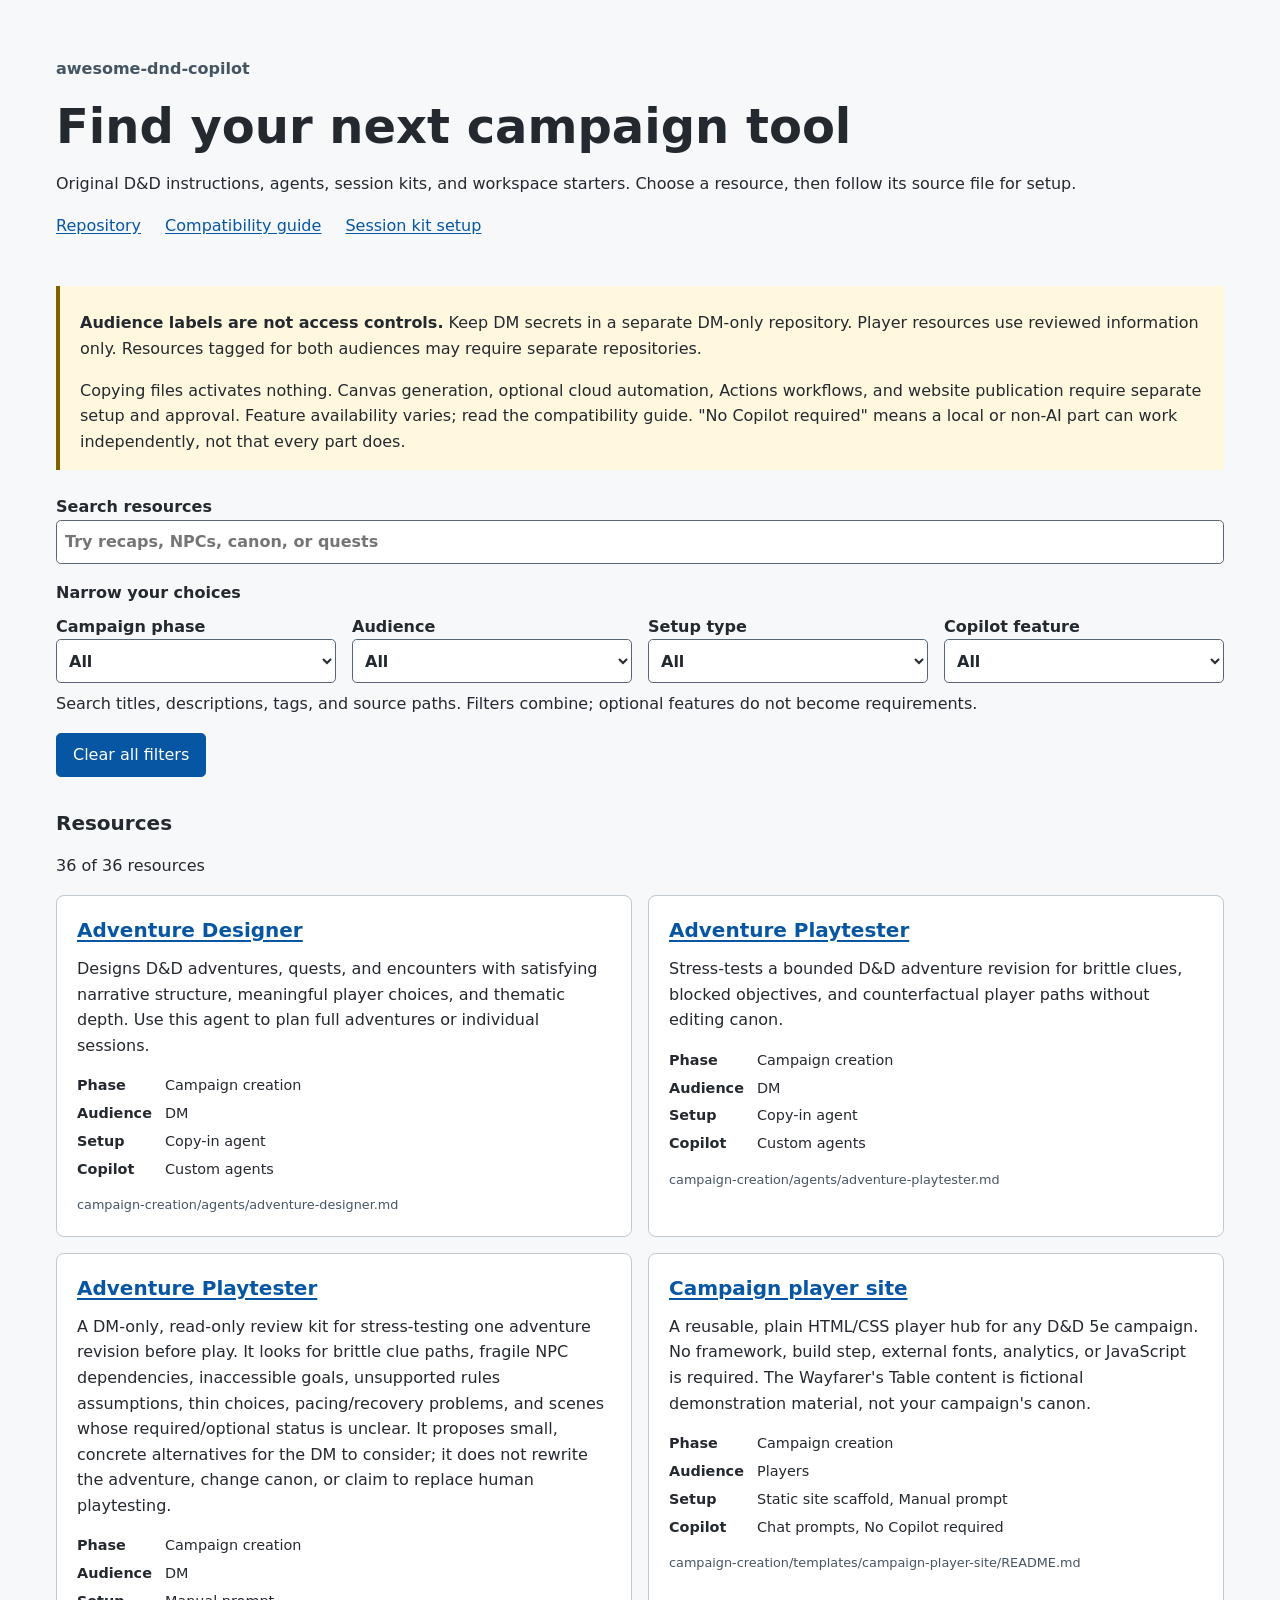
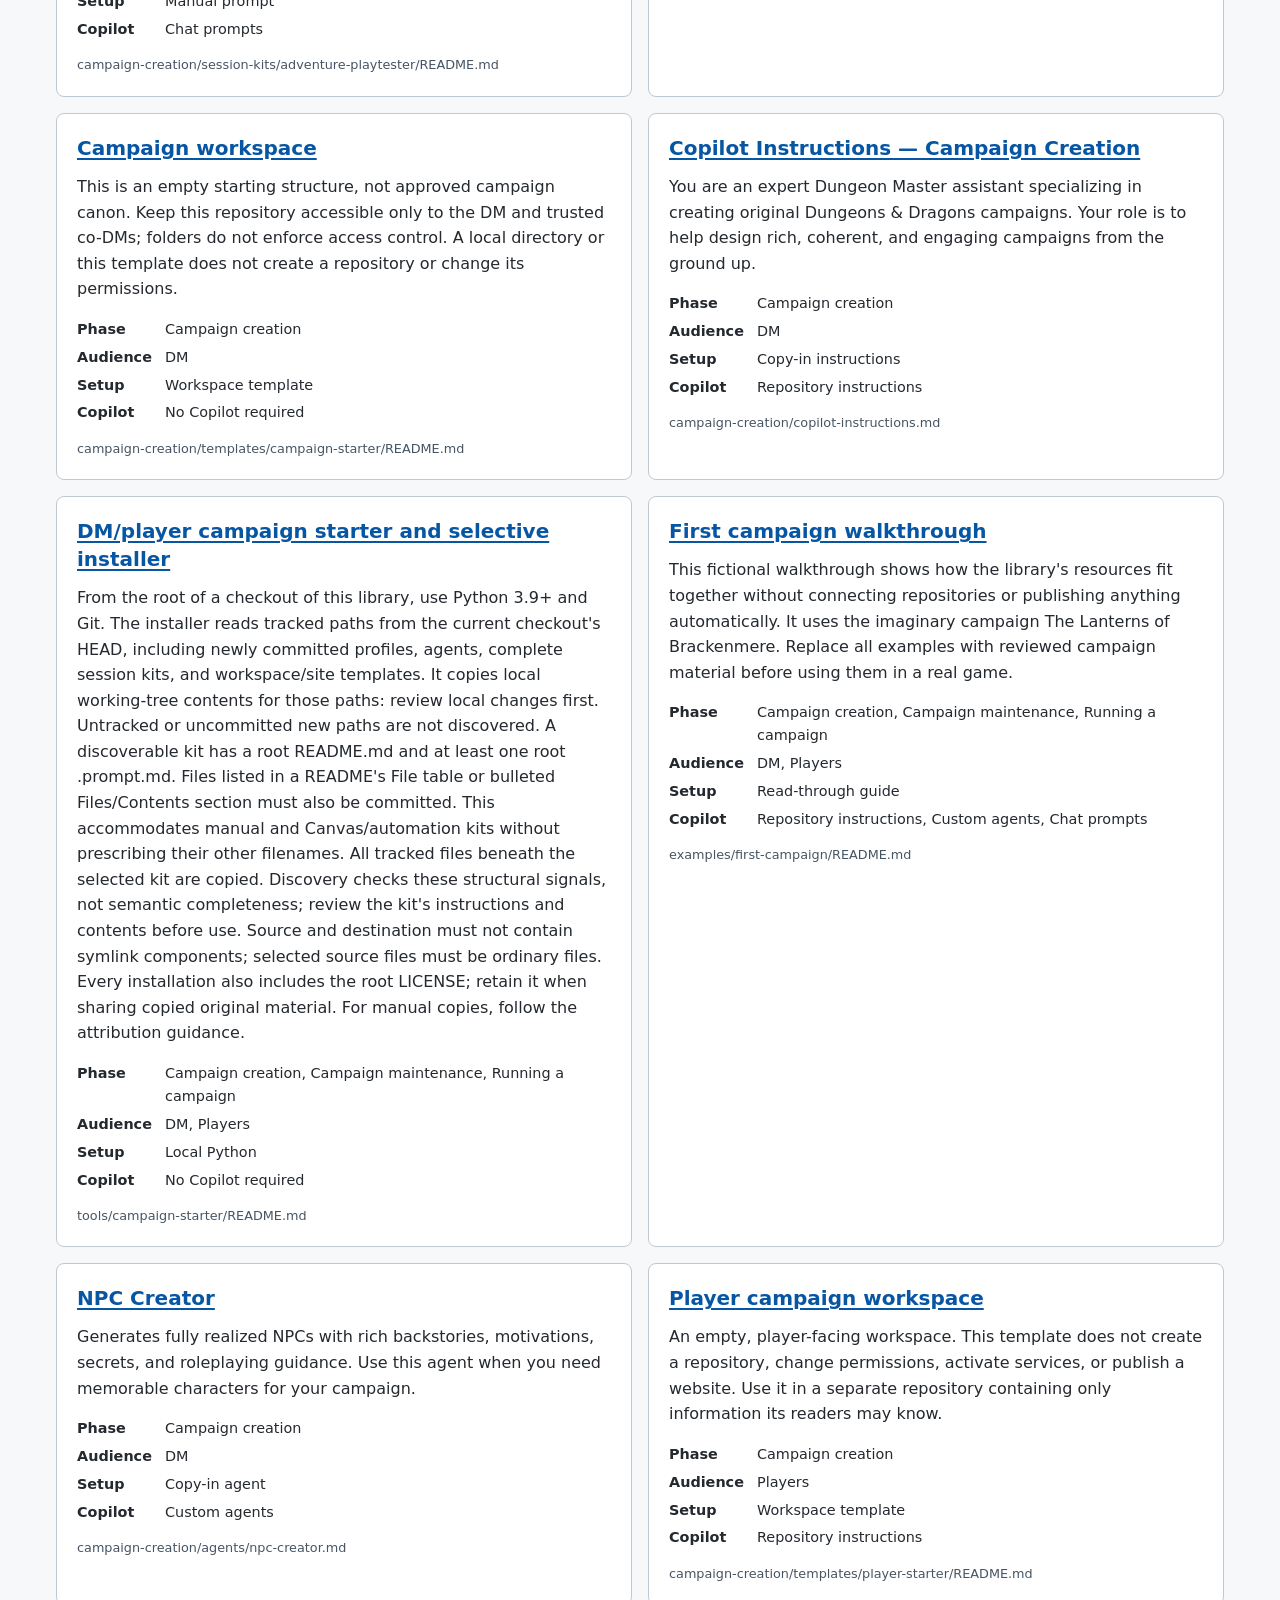
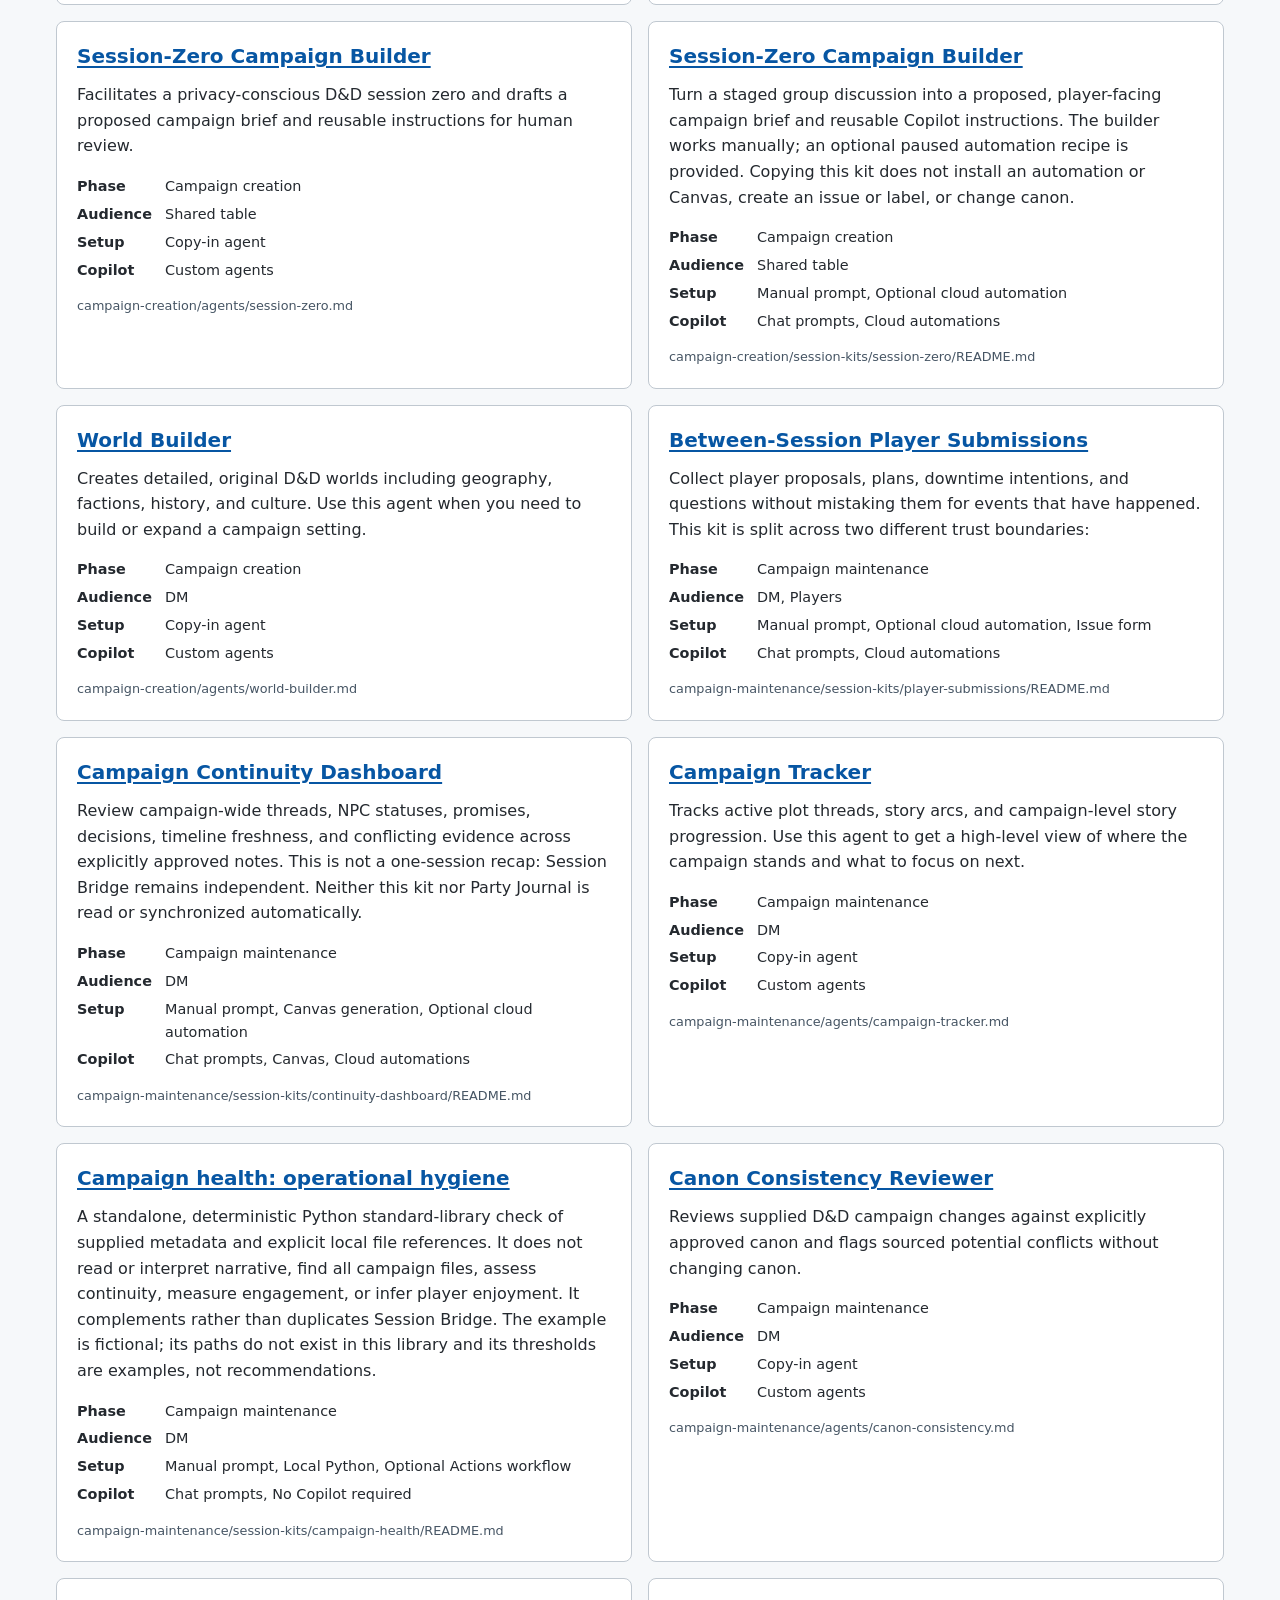
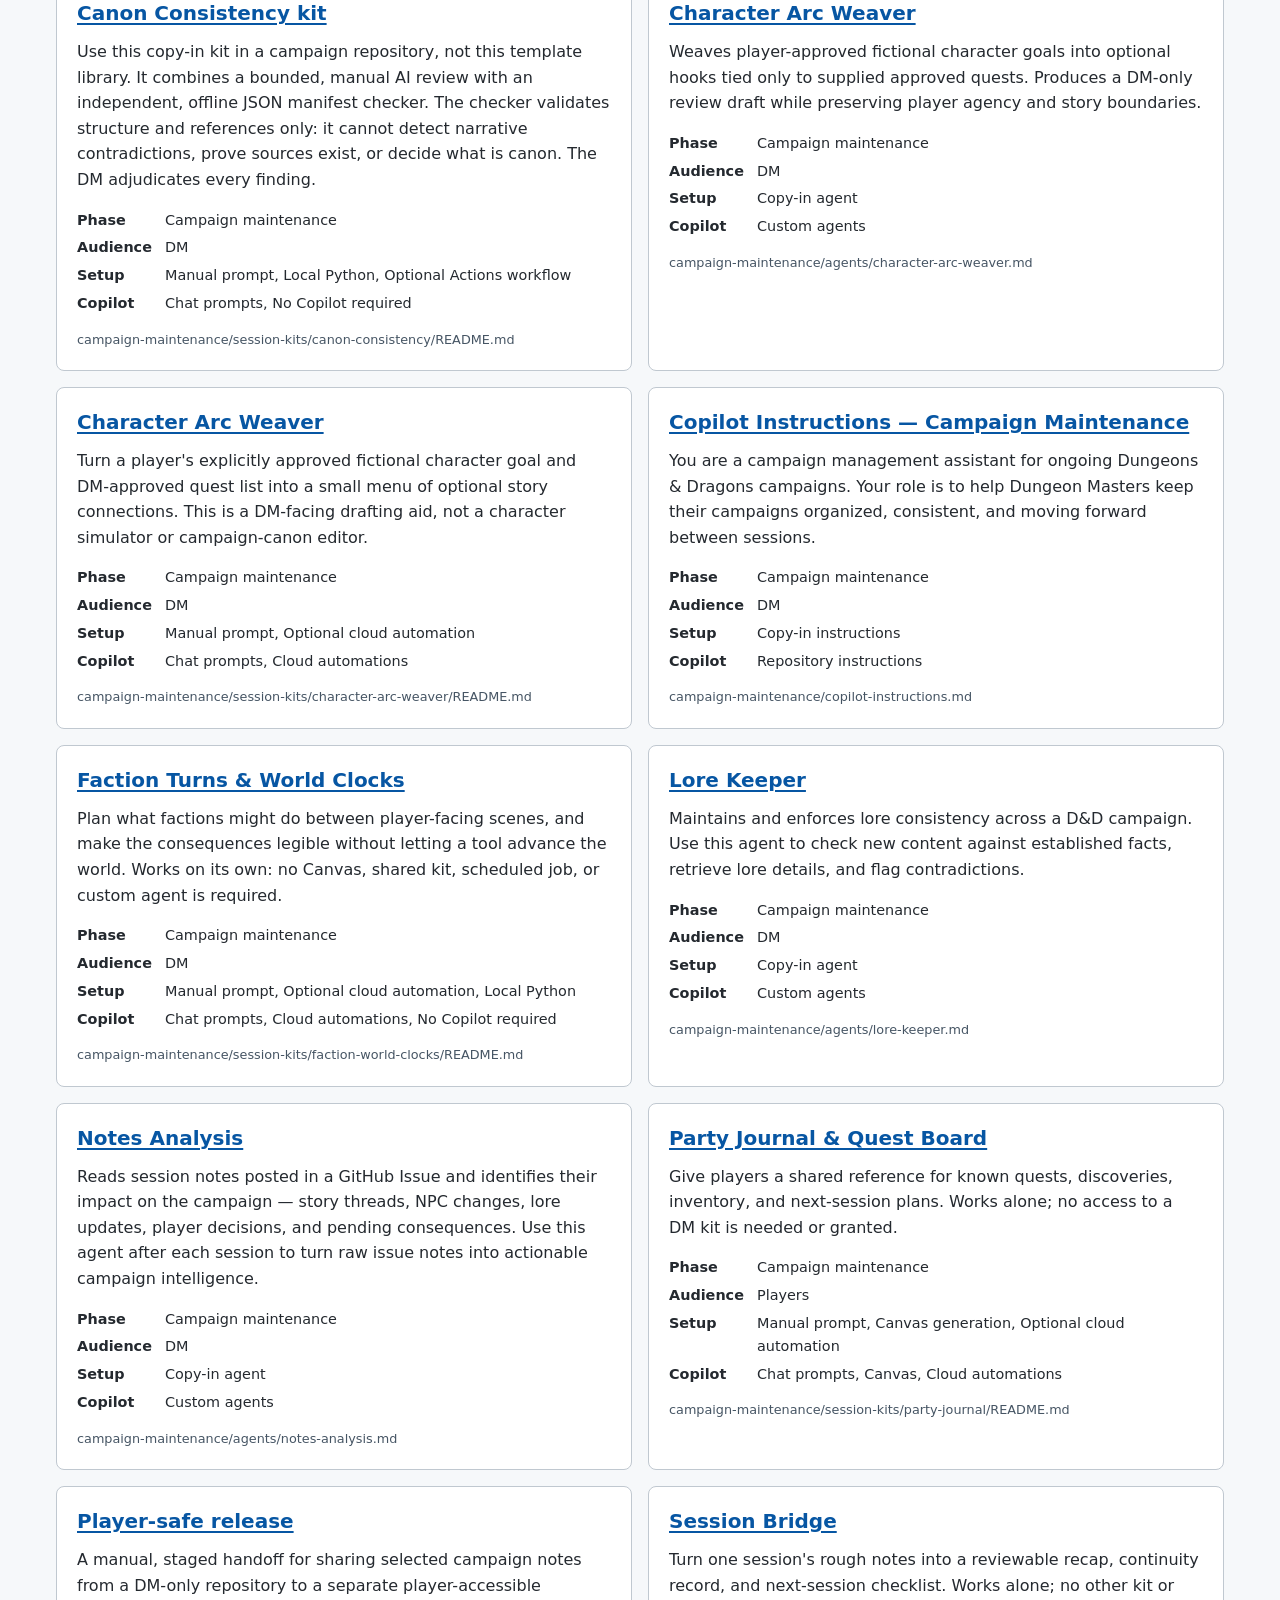
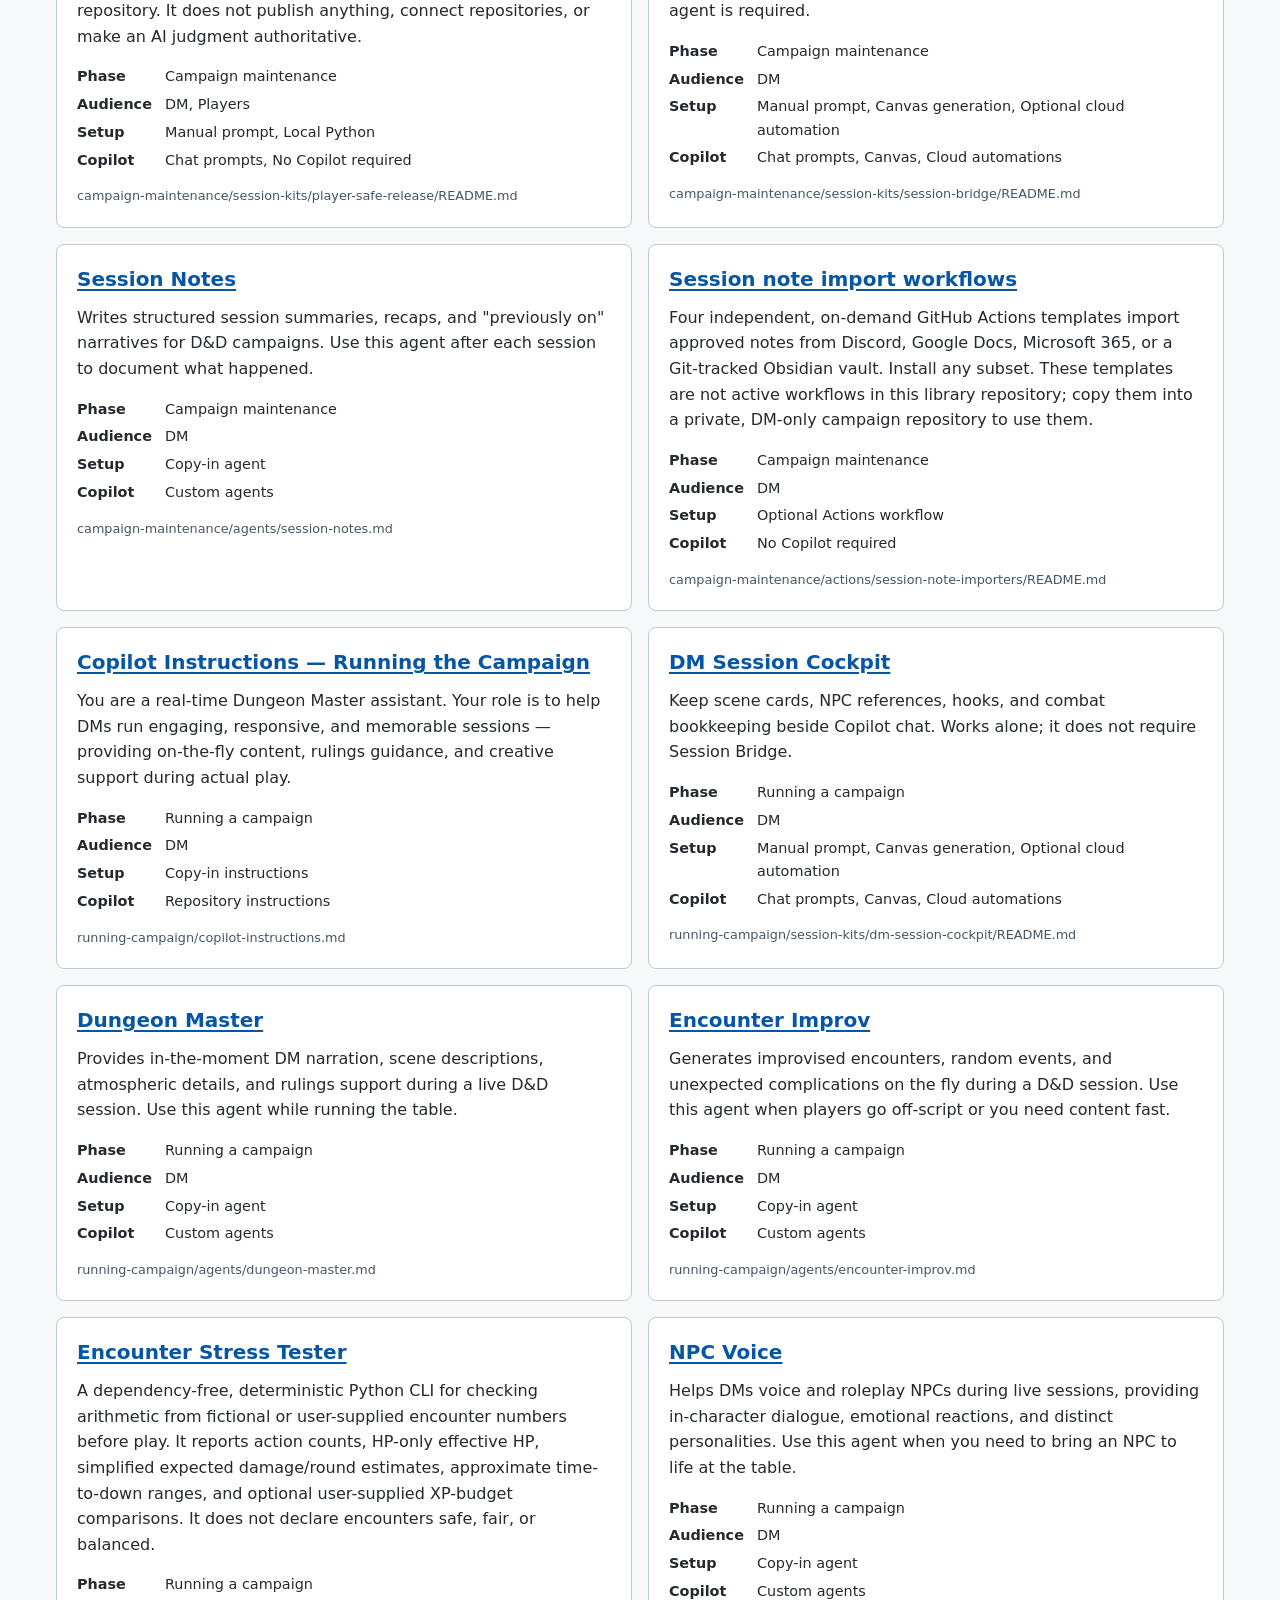
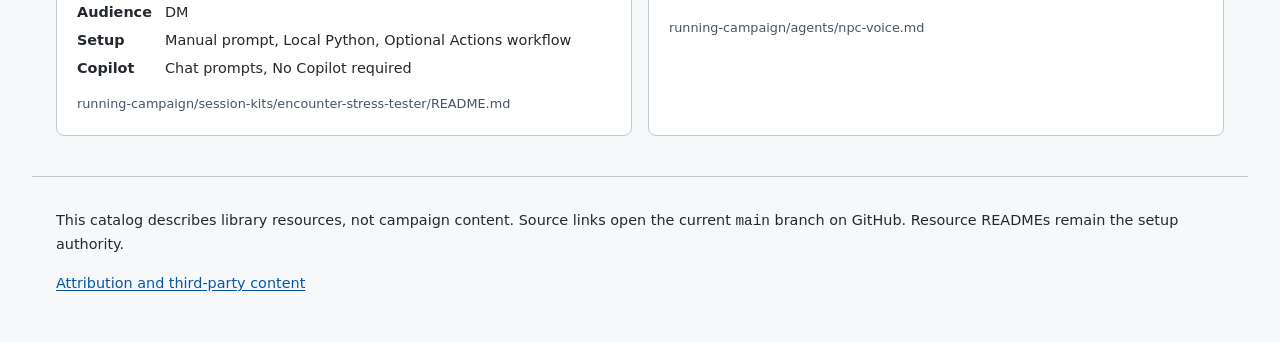
==== catalog/index.html @ c8146071 "Add searchable static resource catalog" ====
<!doctype html>
<html lang="en">
<head>
  <meta charset="utf-8">
  <meta name="viewport" content="width=device-width, initial-scale=1">
  <meta name="description" content="Find Dungeons &amp; Dragons Copilot resources by campaign phase, audience, setup type, and feature.">
  <title>D&amp;D Copilot resource catalog</title>
  <link rel="stylesheet" href="styles.css">
  <script src="catalog.js" defer></script>
</head>
<body>
  <a class="skip-link" href="#results">Skip to resources</a>
  <header>
    <p class="eyebrow">awesome-dnd-copilot</p>
    <h1>Find your next campaign tool</h1>
    <p>Original D&amp;D instructions, agents, session kits, and workspace starters.
      Choose a resource, then follow its source file for setup.</p>
    <nav aria-label="Library">
      <a href="https://github.com/beardofedu/awesome-dnd-copilot">Repository</a>
      <a href="https://github.com/beardofedu/awesome-dnd-copilot/blob/main/COMPATIBILITY.md">Compatibility guide</a>
      <a href="https://github.com/beardofedu/awesome-dnd-copilot/blob/main/session-kits.md">Session kit setup</a>
    </nav>
  </header>
  <main>
    <aside aria-label="Before you choose">
      <p><strong>Audience labels are not access controls.</strong> Keep DM secrets in a
        separate DM-only repository. Player resources use reviewed information only.
        Resources tagged for both audiences may require separate repositories.</p>
      <p>Copying files activates nothing. Canvas generation, optional cloud automation,
        Actions workflows, and website publication require separate setup and approval.
        Feature availability varies; read the compatibility guide. "No Copilot required"
        means a local or non-AI part can work independently, not that every part does.</p>
    </aside>
    <form id="filters" role="search" aria-label="Filter resources" hidden>
      <label class="search" for="query">Search resources
        <input id="query" name="query" type="search" placeholder="Try recaps, NPCs, canon, or quests"
          aria-describedby="filter-help" autocomplete="off">
      </label>
      <fieldset>
        <legend>Narrow your choices</legend>
        <div class="filter-grid">
<label for="phase">Campaign phase<select id="phase" name="phase"><option value="">All</option><option>Campaign creation</option><option>Campaign maintenance</option><option>Running a campaign</option></select></label>
<label for="audience">Audience<select id="audience" name="audience"><option value="">All</option><option>DM</option><option>Players</option><option>Shared table</option></select></label>
<label for="setup">Setup type<select id="setup" name="setup"><option value="">All</option><option>Canvas generation</option><option>Copy-in agent</option><option>Copy-in instructions</option><option>Issue form</option><option>Local Python</option><option>Manual prompt</option><option>Optional Actions workflow</option><option>Optional cloud automation</option><option>Read-through guide</option><option>Static site scaffold</option><option>Workspace template</option></select></label>
<label for="feature">Copilot feature<select id="feature" name="feature"><option value="">All</option><option>Canvas</option><option>Chat prompts</option><option>Cloud automations</option><option>Custom agents</option><option>No Copilot required</option><option>Repository instructions</option></select></label>
        </div>
      </fieldset>
      <p id="filter-help">Search titles, descriptions, tags, and source paths.
        Filters combine; optional features do not become requirements.</p>
      <button type="reset">Clear all filters</button>
    </form>
    <noscript><p>JavaScript is off. All resources are listed below; use your browser's Find command to search.</p></noscript>
    <section id="results" aria-labelledby="results-heading" tabindex="-1">
      <h2 id="results-heading">Resources</h2>
      <p id="result-count" role="status" aria-live="polite" aria-atomic="true">36 resources</p>
      <p id="empty" hidden>No resources match. Try a broader search or clear all filters.</p>
      <ul class="resources">
<li class="resource" data-phase="Campaign creation" data-audience="DM" data-setup="Copy-in agent" data-feature="Custom agents">
  <article><h3><a href="https://github.com/beardofedu/awesome-dnd-copilot/blob/main/campaign-creation/agents/adventure-designer.md">Adventure Designer</a></h3>
  <p>Designs D&amp;D adventures, quests, and encounters with satisfying narrative structure, meaningful player choices, and thematic depth. Use this agent to plan full adventures or individual sessions.</p>
  <dl><div><dt>Phase</dt><dd>Campaign creation</dd></div><div><dt>Audience</dt><dd>DM</dd></div><div><dt>Setup</dt><dd>Copy-in agent</dd></div><div><dt>Copilot</dt><dd>Custom agents</dd></div></dl>
  <p class="source">campaign-creation/agents/adventure-designer.md</p></article>
</li>
<li class="resource" data-phase="Campaign creation" data-audience="DM" data-setup="Copy-in agent" data-feature="Custom agents">
  <article><h3><a href="https://github.com/beardofedu/awesome-dnd-copilot/blob/main/campaign-creation/agents/adventure-playtester.md">Adventure Playtester</a></h3>
  <p>Stress-tests a bounded D&amp;D adventure revision for brittle clues, blocked objectives, and counterfactual player paths without editing canon.</p>
  <dl><div><dt>Phase</dt><dd>Campaign creation</dd></div><div><dt>Audience</dt><dd>DM</dd></div><div><dt>Setup</dt><dd>Copy-in agent</dd></div><div><dt>Copilot</dt><dd>Custom agents</dd></div></dl>
  <p class="source">campaign-creation/agents/adventure-playtester.md</p></article>
</li>
<li class="resource" data-phase="Campaign creation" data-audience="DM" data-setup="Manual prompt" data-feature="Chat prompts">
  <article><h3><a href="https://github.com/beardofedu/awesome-dnd-copilot/blob/main/campaign-creation/session-kits/adventure-playtester/README.md">Adventure Playtester</a></h3>
  <p>A DM-only, read-only review kit for stress-testing one adventure revision before play. It looks for brittle clue paths, fragile NPC dependencies, inaccessible goals, unsupported rules assumptions, thin choices, pacing/recovery problems, and scenes whose required/optional status is unclear. It proposes small, concrete alternatives for the DM to consider; it does not rewrite the adventure, change canon, or claim to replace human playtesting.</p>
  <dl><div><dt>Phase</dt><dd>Campaign creation</dd></div><div><dt>Audience</dt><dd>DM</dd></div><div><dt>Setup</dt><dd>Manual prompt</dd></div><div><dt>Copilot</dt><dd>Chat prompts</dd></div></dl>
  <p class="source">campaign-creation/session-kits/adventure-playtester/README.md</p></article>
</li>
<li class="resource" data-phase="Campaign creation" data-audience="Players" data-setup="Static site scaffold|Manual prompt" data-feature="Chat prompts|No Copilot required">
  <article><h3><a href="https://github.com/beardofedu/awesome-dnd-copilot/blob/main/campaign-creation/templates/campaign-player-site/README.md">Campaign player site</a></h3>
  <p>A reusable, plain HTML/CSS player hub for any D&amp;D 5e campaign. No framework, build step, external fonts, analytics, or JavaScript is required. The Wayfarer&#x27;s Table content is fictional demonstration material, not your campaign&#x27;s canon.</p>
  <dl><div><dt>Phase</dt><dd>Campaign creation</dd></div><div><dt>Audience</dt><dd>Players</dd></div><div><dt>Setup</dt><dd>Static site scaffold, Manual prompt</dd></div><div><dt>Copilot</dt><dd>Chat prompts, No Copilot required</dd></div></dl>
  <p class="source">campaign-creation/templates/campaign-player-site/README.md</p></article>
</li>
<li class="resource" data-phase="Campaign creation" data-audience="DM" data-setup="Workspace template" data-feature="No Copilot required">
  <article><h3><a href="https://github.com/beardofedu/awesome-dnd-copilot/blob/main/campaign-creation/templates/campaign-starter/README.md">Campaign workspace</a></h3>
  <p>This is an empty starting structure, not approved campaign canon. Keep this repository accessible only to the DM and trusted co-DMs; folders do not enforce access control. A local directory or this template does not create a repository or change its permissions.</p>
  <dl><div><dt>Phase</dt><dd>Campaign creation</dd></div><div><dt>Audience</dt><dd>DM</dd></div><div><dt>Setup</dt><dd>Workspace template</dd></div><div><dt>Copilot</dt><dd>No Copilot required</dd></div></dl>
  <p class="source">campaign-creation/templates/campaign-starter/README.md</p></article>
</li>
<li class="resource" data-phase="Campaign creation" data-audience="DM" data-setup="Copy-in instructions" data-feature="Repository instructions">
  <article><h3><a href="https://github.com/beardofedu/awesome-dnd-copilot/blob/main/campaign-creation/copilot-instructions.md">Copilot Instructions — Campaign Creation</a></h3>
  <p>You are an expert Dungeon Master assistant specializing in creating original Dungeons &amp; Dragons campaigns. Your role is to help design rich, coherent, and engaging campaigns from the ground up.</p>
  <dl><div><dt>Phase</dt><dd>Campaign creation</dd></div><div><dt>Audience</dt><dd>DM</dd></div><div><dt>Setup</dt><dd>Copy-in instructions</dd></div><div><dt>Copilot</dt><dd>Repository instructions</dd></div></dl>
  <p class="source">campaign-creation/copilot-instructions.md</p></article>
</li>
<li class="resource" data-phase="Campaign creation|Campaign maintenance|Running a campaign" data-audience="DM|Players" data-setup="Local Python" data-feature="No Copilot required">
  <article><h3><a href="https://github.com/beardofedu/awesome-dnd-copilot/blob/main/tools/campaign-starter/README.md">DM/player campaign starter and selective installer</a></h3>
  <p>From the root of a checkout of this library, use Python 3.9+ and Git. The installer reads tracked paths from the current checkout&#x27;s HEAD, including newly committed profiles, agents, complete session kits, and workspace/site templates. It copies local working-tree contents for those paths: review local changes first. Untracked or uncommitted new paths are not discovered. A discoverable kit has a root README.md and at least one root .prompt.md. Files listed in a README&#x27;s File table or bulleted Files/Contents section must also be committed. This accommodates manual and Canvas/automation kits without prescribing their other filenames. All tracked files beneath the selected kit are copied. Discovery checks these structural signals, not semantic completeness; review the kit&#x27;s instructions and contents before use. Source and destination must not contain symlink components; selected source files must be ordinary files. Every installation also includes the root LICENSE; retain it when sharing copied original material. For manual copies, follow the attribution guidance.</p>
  <dl><div><dt>Phase</dt><dd>Campaign creation, Campaign maintenance, Running a campaign</dd></div><div><dt>Audience</dt><dd>DM, Players</dd></div><div><dt>Setup</dt><dd>Local Python</dd></div><div><dt>Copilot</dt><dd>No Copilot required</dd></div></dl>
  <p class="source">tools/campaign-starter/README.md</p></article>
</li>
<li class="resource" data-phase="Campaign creation|Campaign maintenance|Running a campaign" data-audience="DM|Players" data-setup="Read-through guide" data-feature="Repository instructions|Custom agents|Chat prompts">
  <article><h3><a href="https://github.com/beardofedu/awesome-dnd-copilot/blob/main/examples/first-campaign/README.md">First campaign walkthrough</a></h3>
  <p>This fictional walkthrough shows how the library&#x27;s resources fit together without connecting repositories or publishing anything automatically. It uses the imaginary campaign The Lanterns of Brackenmere. Replace all examples with reviewed campaign material before using them in a real game.</p>
  <dl><div><dt>Phase</dt><dd>Campaign creation, Campaign maintenance, Running a campaign</dd></div><div><dt>Audience</dt><dd>DM, Players</dd></div><div><dt>Setup</dt><dd>Read-through guide</dd></div><div><dt>Copilot</dt><dd>Repository instructions, Custom agents, Chat prompts</dd></div></dl>
  <p class="source">examples/first-campaign/README.md</p></article>
</li>
<li class="resource" data-phase="Campaign creation" data-audience="DM" data-setup="Copy-in agent" data-feature="Custom agents">
  <article><h3><a href="https://github.com/beardofedu/awesome-dnd-copilot/blob/main/campaign-creation/agents/npc-creator.md">NPC Creator</a></h3>
  <p>Generates fully realized NPCs with rich backstories, motivations, secrets, and roleplaying guidance. Use this agent when you need memorable characters for your campaign.</p>
  <dl><div><dt>Phase</dt><dd>Campaign creation</dd></div><div><dt>Audience</dt><dd>DM</dd></div><div><dt>Setup</dt><dd>Copy-in agent</dd></div><div><dt>Copilot</dt><dd>Custom agents</dd></div></dl>
  <p class="source">campaign-creation/agents/npc-creator.md</p></article>
</li>
<li class="resource" data-phase="Campaign creation" data-audience="Players" data-setup="Workspace template" data-feature="Repository instructions">
  <article><h3><a href="https://github.com/beardofedu/awesome-dnd-copilot/blob/main/campaign-creation/templates/player-starter/README.md">Player campaign workspace</a></h3>
  <p>An empty, player-facing workspace. This template does not create a repository, change permissions, activate services, or publish a website. Use it in a separate repository containing only information its readers may know.</p>
  <dl><div><dt>Phase</dt><dd>Campaign creation</dd></div><div><dt>Audience</dt><dd>Players</dd></div><div><dt>Setup</dt><dd>Workspace template</dd></div><div><dt>Copilot</dt><dd>Repository instructions</dd></div></dl>
  <p class="source">campaign-creation/templates/player-starter/README.md</p></article>
</li>
<li class="resource" data-phase="Campaign creation" data-audience="Shared table" data-setup="Copy-in agent" data-feature="Custom agents">
  <article><h3><a href="https://github.com/beardofedu/awesome-dnd-copilot/blob/main/campaign-creation/agents/session-zero.md">Session-Zero Campaign Builder</a></h3>
  <p>Facilitates a privacy-conscious D&amp;D session zero and drafts a proposed campaign brief and reusable instructions for human review.</p>
  <dl><div><dt>Phase</dt><dd>Campaign creation</dd></div><div><dt>Audience</dt><dd>Shared table</dd></div><div><dt>Setup</dt><dd>Copy-in agent</dd></div><div><dt>Copilot</dt><dd>Custom agents</dd></div></dl>
  <p class="source">campaign-creation/agents/session-zero.md</p></article>
</li>
<li class="resource" data-phase="Campaign creation" data-audience="Shared table" data-setup="Manual prompt|Optional cloud automation" data-feature="Chat prompts|Cloud automations">
  <article><h3><a href="https://github.com/beardofedu/awesome-dnd-copilot/blob/main/campaign-creation/session-kits/session-zero/README.md">Session-Zero Campaign Builder</a></h3>
  <p>Turn a staged group discussion into a proposed, player-facing campaign brief and reusable Copilot instructions. The builder works manually; an optional paused automation recipe is provided. Copying this kit does not install an automation or Canvas, create an issue or label, or change canon.</p>
  <dl><div><dt>Phase</dt><dd>Campaign creation</dd></div><div><dt>Audience</dt><dd>Shared table</dd></div><div><dt>Setup</dt><dd>Manual prompt, Optional cloud automation</dd></div><div><dt>Copilot</dt><dd>Chat prompts, Cloud automations</dd></div></dl>
  <p class="source">campaign-creation/session-kits/session-zero/README.md</p></article>
</li>
<li class="resource" data-phase="Campaign creation" data-audience="DM" data-setup="Copy-in agent" data-feature="Custom agents">
  <article><h3><a href="https://github.com/beardofedu/awesome-dnd-copilot/blob/main/campaign-creation/agents/world-builder.md">World Builder</a></h3>
  <p>Creates detailed, original D&amp;D worlds including geography, factions, history, and culture. Use this agent when you need to build or expand a campaign setting.</p>
  <dl><div><dt>Phase</dt><dd>Campaign creation</dd></div><div><dt>Audience</dt><dd>DM</dd></div><div><dt>Setup</dt><dd>Copy-in agent</dd></div><div><dt>Copilot</dt><dd>Custom agents</dd></div></dl>
  <p class="source">campaign-creation/agents/world-builder.md</p></article>
</li>
<li class="resource" data-phase="Campaign maintenance" data-audience="DM|Players" data-setup="Manual prompt|Optional cloud automation|Issue form" data-feature="Chat prompts|Cloud automations">
  <article><h3><a href="https://github.com/beardofedu/awesome-dnd-copilot/blob/main/campaign-maintenance/session-kits/player-submissions/README.md">Between-Session Player Submissions</a></h3>
  <p>Collect player proposals, plans, downtime intentions, and questions without mistaking them for events that have happened. This kit is split across two different trust boundaries:</p>
  <dl><div><dt>Phase</dt><dd>Campaign maintenance</dd></div><div><dt>Audience</dt><dd>DM, Players</dd></div><div><dt>Setup</dt><dd>Manual prompt, Optional cloud automation, Issue form</dd></div><div><dt>Copilot</dt><dd>Chat prompts, Cloud automations</dd></div></dl>
  <p class="source">campaign-maintenance/session-kits/player-submissions/README.md</p></article>
</li>
<li class="resource" data-phase="Campaign maintenance" data-audience="DM" data-setup="Manual prompt|Canvas generation|Optional cloud automation" data-feature="Chat prompts|Canvas|Cloud automations">
  <article><h3><a href="https://github.com/beardofedu/awesome-dnd-copilot/blob/main/campaign-maintenance/session-kits/continuity-dashboard/README.md">Campaign Continuity Dashboard</a></h3>
  <p>Review campaign-wide threads, NPC statuses, promises, decisions, timeline freshness, and conflicting evidence across explicitly approved notes. This is not a one-session recap: Session Bridge remains independent. Neither this kit nor Party Journal is read or synchronized automatically.</p>
  <dl><div><dt>Phase</dt><dd>Campaign maintenance</dd></div><div><dt>Audience</dt><dd>DM</dd></div><div><dt>Setup</dt><dd>Manual prompt, Canvas generation, Optional cloud automation</dd></div><div><dt>Copilot</dt><dd>Chat prompts, Canvas, Cloud automations</dd></div></dl>
  <p class="source">campaign-maintenance/session-kits/continuity-dashboard/README.md</p></article>
</li>
<li class="resource" data-phase="Campaign maintenance" data-audience="DM" data-setup="Copy-in agent" data-feature="Custom agents">
  <article><h3><a href="https://github.com/beardofedu/awesome-dnd-copilot/blob/main/campaign-maintenance/agents/campaign-tracker.md">Campaign Tracker</a></h3>
  <p>Tracks active plot threads, story arcs, and campaign-level story progression. Use this agent to get a high-level view of where the campaign stands and what to focus on next.</p>
  <dl><div><dt>Phase</dt><dd>Campaign maintenance</dd></div><div><dt>Audience</dt><dd>DM</dd></div><div><dt>Setup</dt><dd>Copy-in agent</dd></div><div><dt>Copilot</dt><dd>Custom agents</dd></div></dl>
  <p class="source">campaign-maintenance/agents/campaign-tracker.md</p></article>
</li>
<li class="resource" data-phase="Campaign maintenance" data-audience="DM" data-setup="Manual prompt|Local Python|Optional Actions workflow" data-feature="Chat prompts|No Copilot required">
  <article><h3><a href="https://github.com/beardofedu/awesome-dnd-copilot/blob/main/campaign-maintenance/session-kits/campaign-health/README.md">Campaign health: operational hygiene</a></h3>
  <p>A standalone, deterministic Python standard-library check of supplied metadata and explicit local file references. It does not read or interpret narrative, find all campaign files, assess continuity, measure engagement, or infer player enjoyment. It complements rather than duplicates Session Bridge. The example is fictional; its paths do not exist in this library and its thresholds are examples, not recommendations.</p>
  <dl><div><dt>Phase</dt><dd>Campaign maintenance</dd></div><div><dt>Audience</dt><dd>DM</dd></div><div><dt>Setup</dt><dd>Manual prompt, Local Python, Optional Actions workflow</dd></div><div><dt>Copilot</dt><dd>Chat prompts, No Copilot required</dd></div></dl>
  <p class="source">campaign-maintenance/session-kits/campaign-health/README.md</p></article>
</li>
<li class="resource" data-phase="Campaign maintenance" data-audience="DM" data-setup="Copy-in agent" data-feature="Custom agents">
  <article><h3><a href="https://github.com/beardofedu/awesome-dnd-copilot/blob/main/campaign-maintenance/agents/canon-consistency.md">Canon Consistency Reviewer</a></h3>
  <p>Reviews supplied D&amp;D campaign changes against explicitly approved canon and flags sourced potential conflicts without changing canon.</p>
  <dl><div><dt>Phase</dt><dd>Campaign maintenance</dd></div><div><dt>Audience</dt><dd>DM</dd></div><div><dt>Setup</dt><dd>Copy-in agent</dd></div><div><dt>Copilot</dt><dd>Custom agents</dd></div></dl>
  <p class="source">campaign-maintenance/agents/canon-consistency.md</p></article>
</li>
<li class="resource" data-phase="Campaign maintenance" data-audience="DM" data-setup="Manual prompt|Local Python|Optional Actions workflow" data-feature="Chat prompts|No Copilot required">
  <article><h3><a href="https://github.com/beardofedu/awesome-dnd-copilot/blob/main/campaign-maintenance/session-kits/canon-consistency/README.md">Canon Consistency kit</a></h3>
  <p>Use this copy-in kit in a campaign repository, not this template library. It combines a bounded, manual AI review with an independent, offline JSON manifest checker. The checker validates structure and references only: it cannot detect narrative contradictions, prove sources exist, or decide what is canon. The DM adjudicates every finding.</p>
  <dl><div><dt>Phase</dt><dd>Campaign maintenance</dd></div><div><dt>Audience</dt><dd>DM</dd></div><div><dt>Setup</dt><dd>Manual prompt, Local Python, Optional Actions workflow</dd></div><div><dt>Copilot</dt><dd>Chat prompts, No Copilot required</dd></div></dl>
  <p class="source">campaign-maintenance/session-kits/canon-consistency/README.md</p></article>
</li>
<li class="resource" data-phase="Campaign maintenance" data-audience="DM" data-setup="Copy-in agent" data-feature="Custom agents">
  <article><h3><a href="https://github.com/beardofedu/awesome-dnd-copilot/blob/main/campaign-maintenance/agents/character-arc-weaver.md">Character Arc Weaver</a></h3>
  <p>Weaves player-approved fictional character goals into optional hooks tied only to supplied approved quests. Produces a DM-only review draft while preserving player agency and story boundaries.</p>
  <dl><div><dt>Phase</dt><dd>Campaign maintenance</dd></div><div><dt>Audience</dt><dd>DM</dd></div><div><dt>Setup</dt><dd>Copy-in agent</dd></div><div><dt>Copilot</dt><dd>Custom agents</dd></div></dl>
  <p class="source">campaign-maintenance/agents/character-arc-weaver.md</p></article>
</li>
<li class="resource" data-phase="Campaign maintenance" data-audience="DM" data-setup="Manual prompt|Optional cloud automation" data-feature="Chat prompts|Cloud automations">
  <article><h3><a href="https://github.com/beardofedu/awesome-dnd-copilot/blob/main/campaign-maintenance/session-kits/character-arc-weaver/README.md">Character Arc Weaver</a></h3>
  <p>Turn a player&#x27;s explicitly approved fictional character goal and DM-approved quest list into a small menu of optional story connections. This is a DM-facing drafting aid, not a character simulator or campaign-canon editor.</p>
  <dl><div><dt>Phase</dt><dd>Campaign maintenance</dd></div><div><dt>Audience</dt><dd>DM</dd></div><div><dt>Setup</dt><dd>Manual prompt, Optional cloud automation</dd></div><div><dt>Copilot</dt><dd>Chat prompts, Cloud automations</dd></div></dl>
  <p class="source">campaign-maintenance/session-kits/character-arc-weaver/README.md</p></article>
</li>
<li class="resource" data-phase="Campaign maintenance" data-audience="DM" data-setup="Copy-in instructions" data-feature="Repository instructions">
  <article><h3><a href="https://github.com/beardofedu/awesome-dnd-copilot/blob/main/campaign-maintenance/copilot-instructions.md">Copilot Instructions — Campaign Maintenance</a></h3>
  <p>You are a campaign management assistant for ongoing Dungeons &amp; Dragons campaigns. Your role is to help Dungeon Masters keep their campaigns organized, consistent, and moving forward between sessions.</p>
  <dl><div><dt>Phase</dt><dd>Campaign maintenance</dd></div><div><dt>Audience</dt><dd>DM</dd></div><div><dt>Setup</dt><dd>Copy-in instructions</dd></div><div><dt>Copilot</dt><dd>Repository instructions</dd></div></dl>
  <p class="source">campaign-maintenance/copilot-instructions.md</p></article>
</li>
<li class="resource" data-phase="Campaign maintenance" data-audience="DM" data-setup="Manual prompt|Optional cloud automation|Local Python" data-feature="Chat prompts|Cloud automations|No Copilot required">
  <article><h3><a href="https://github.com/beardofedu/awesome-dnd-copilot/blob/main/campaign-maintenance/session-kits/faction-world-clocks/README.md">Faction Turns &amp; World Clocks</a></h3>
  <p>Plan what factions might do between player-facing scenes, and make the consequences legible without letting a tool advance the world. Works on its own: no Canvas, shared kit, scheduled job, or custom agent is required.</p>
  <dl><div><dt>Phase</dt><dd>Campaign maintenance</dd></div><div><dt>Audience</dt><dd>DM</dd></div><div><dt>Setup</dt><dd>Manual prompt, Optional cloud automation, Local Python</dd></div><div><dt>Copilot</dt><dd>Chat prompts, Cloud automations, No Copilot required</dd></div></dl>
  <p class="source">campaign-maintenance/session-kits/faction-world-clocks/README.md</p></article>
</li>
<li class="resource" data-phase="Campaign maintenance" data-audience="DM" data-setup="Copy-in agent" data-feature="Custom agents">
  <article><h3><a href="https://github.com/beardofedu/awesome-dnd-copilot/blob/main/campaign-maintenance/agents/lore-keeper.md">Lore Keeper</a></h3>
  <p>Maintains and enforces lore consistency across a D&amp;D campaign. Use this agent to check new content against established facts, retrieve lore details, and flag contradictions.</p>
  <dl><div><dt>Phase</dt><dd>Campaign maintenance</dd></div><div><dt>Audience</dt><dd>DM</dd></div><div><dt>Setup</dt><dd>Copy-in agent</dd></div><div><dt>Copilot</dt><dd>Custom agents</dd></div></dl>
  <p class="source">campaign-maintenance/agents/lore-keeper.md</p></article>
</li>
<li class="resource" data-phase="Campaign maintenance" data-audience="DM" data-setup="Copy-in agent" data-feature="Custom agents">
  <article><h3><a href="https://github.com/beardofedu/awesome-dnd-copilot/blob/main/campaign-maintenance/agents/notes-analysis.md">Notes Analysis</a></h3>
  <p>Reads session notes posted in a GitHub Issue and identifies their impact on the campaign — story threads, NPC changes, lore updates, player decisions, and pending consequences. Use this agent after each session to turn raw issue notes into actionable campaign intelligence.</p>
  <dl><div><dt>Phase</dt><dd>Campaign maintenance</dd></div><div><dt>Audience</dt><dd>DM</dd></div><div><dt>Setup</dt><dd>Copy-in agent</dd></div><div><dt>Copilot</dt><dd>Custom agents</dd></div></dl>
  <p class="source">campaign-maintenance/agents/notes-analysis.md</p></article>
</li>
<li class="resource" data-phase="Campaign maintenance" data-audience="Players" data-setup="Manual prompt|Canvas generation|Optional cloud automation" data-feature="Chat prompts|Canvas|Cloud automations">
  <article><h3><a href="https://github.com/beardofedu/awesome-dnd-copilot/blob/main/campaign-maintenance/session-kits/party-journal/README.md">Party Journal &amp; Quest Board</a></h3>
  <p>Give players a shared reference for known quests, discoveries, inventory, and next-session plans. Works alone; no access to a DM kit is needed or granted.</p>
  <dl><div><dt>Phase</dt><dd>Campaign maintenance</dd></div><div><dt>Audience</dt><dd>Players</dd></div><div><dt>Setup</dt><dd>Manual prompt, Canvas generation, Optional cloud automation</dd></div><div><dt>Copilot</dt><dd>Chat prompts, Canvas, Cloud automations</dd></div></dl>
  <p class="source">campaign-maintenance/session-kits/party-journal/README.md</p></article>
</li>
<li class="resource" data-phase="Campaign maintenance" data-audience="DM|Players" data-setup="Manual prompt|Local Python" data-feature="Chat prompts|No Copilot required">
  <article><h3><a href="https://github.com/beardofedu/awesome-dnd-copilot/blob/main/campaign-maintenance/session-kits/player-safe-release/README.md">Player-safe release</a></h3>
  <p>A manual, staged handoff for sharing selected campaign notes from a DM-only repository to a separate player-accessible repository. It does not publish anything, connect repositories, or make an AI judgment authoritative.</p>
  <dl><div><dt>Phase</dt><dd>Campaign maintenance</dd></div><div><dt>Audience</dt><dd>DM, Players</dd></div><div><dt>Setup</dt><dd>Manual prompt, Local Python</dd></div><div><dt>Copilot</dt><dd>Chat prompts, No Copilot required</dd></div></dl>
  <p class="source">campaign-maintenance/session-kits/player-safe-release/README.md</p></article>
</li>
<li class="resource" data-phase="Campaign maintenance" data-audience="DM" data-setup="Manual prompt|Canvas generation|Optional cloud automation" data-feature="Chat prompts|Canvas|Cloud automations">
  <article><h3><a href="https://github.com/beardofedu/awesome-dnd-copilot/blob/main/campaign-maintenance/session-kits/session-bridge/README.md">Session Bridge</a></h3>
  <p>Turn one session&#x27;s rough notes into a reviewable recap, continuity record, and next-session checklist. Works alone; no other kit or agent is required.</p>
  <dl><div><dt>Phase</dt><dd>Campaign maintenance</dd></div><div><dt>Audience</dt><dd>DM</dd></div><div><dt>Setup</dt><dd>Manual prompt, Canvas generation, Optional cloud automation</dd></div><div><dt>Copilot</dt><dd>Chat prompts, Canvas, Cloud automations</dd></div></dl>
  <p class="source">campaign-maintenance/session-kits/session-bridge/README.md</p></article>
</li>
<li class="resource" data-phase="Campaign maintenance" data-audience="DM" data-setup="Copy-in agent" data-feature="Custom agents">
  <article><h3><a href="https://github.com/beardofedu/awesome-dnd-copilot/blob/main/campaign-maintenance/agents/session-notes.md">Session Notes</a></h3>
  <p>Writes structured session summaries, recaps, and &quot;previously on&quot; narratives for D&amp;D campaigns. Use this agent after each session to document what happened.</p>
  <dl><div><dt>Phase</dt><dd>Campaign maintenance</dd></div><div><dt>Audience</dt><dd>DM</dd></div><div><dt>Setup</dt><dd>Copy-in agent</dd></div><div><dt>Copilot</dt><dd>Custom agents</dd></div></dl>
  <p class="source">campaign-maintenance/agents/session-notes.md</p></article>
</li>
<li class="resource" data-phase="Campaign maintenance" data-audience="DM" data-setup="Optional Actions workflow" data-feature="No Copilot required">
  <article><h3><a href="https://github.com/beardofedu/awesome-dnd-copilot/blob/main/campaign-maintenance/actions/session-note-importers/README.md">Session note import workflows</a></h3>
  <p>Four independent, on-demand GitHub Actions templates import approved notes from Discord, Google Docs, Microsoft 365, or a Git-tracked Obsidian vault. Install any subset. These templates are not active workflows in this library repository; copy them into a private, DM-only campaign repository to use them.</p>
  <dl><div><dt>Phase</dt><dd>Campaign maintenance</dd></div><div><dt>Audience</dt><dd>DM</dd></div><div><dt>Setup</dt><dd>Optional Actions workflow</dd></div><div><dt>Copilot</dt><dd>No Copilot required</dd></div></dl>
  <p class="source">campaign-maintenance/actions/session-note-importers/README.md</p></article>
</li>
<li class="resource" data-phase="Running a campaign" data-audience="DM" data-setup="Copy-in instructions" data-feature="Repository instructions">
  <article><h3><a href="https://github.com/beardofedu/awesome-dnd-copilot/blob/main/running-campaign/copilot-instructions.md">Copilot Instructions — Running the Campaign</a></h3>
  <p>You are a real-time Dungeon Master assistant. Your role is to help DMs run engaging, responsive, and memorable sessions — providing on-the-fly content, rulings guidance, and creative support during actual play.</p>
  <dl><div><dt>Phase</dt><dd>Running a campaign</dd></div><div><dt>Audience</dt><dd>DM</dd></div><div><dt>Setup</dt><dd>Copy-in instructions</dd></div><div><dt>Copilot</dt><dd>Repository instructions</dd></div></dl>
  <p class="source">running-campaign/copilot-instructions.md</p></article>
</li>
<li class="resource" data-phase="Running a campaign" data-audience="DM" data-setup="Manual prompt|Canvas generation|Optional cloud automation" data-feature="Chat prompts|Canvas|Cloud automations">
  <article><h3><a href="https://github.com/beardofedu/awesome-dnd-copilot/blob/main/running-campaign/session-kits/dm-session-cockpit/README.md">DM Session Cockpit</a></h3>
  <p>Keep scene cards, NPC references, hooks, and combat bookkeeping beside Copilot chat. Works alone; it does not require Session Bridge.</p>
  <dl><div><dt>Phase</dt><dd>Running a campaign</dd></div><div><dt>Audience</dt><dd>DM</dd></div><div><dt>Setup</dt><dd>Manual prompt, Canvas generation, Optional cloud automation</dd></div><div><dt>Copilot</dt><dd>Chat prompts, Canvas, Cloud automations</dd></div></dl>
  <p class="source">running-campaign/session-kits/dm-session-cockpit/README.md</p></article>
</li>
<li class="resource" data-phase="Running a campaign" data-audience="DM" data-setup="Copy-in agent" data-feature="Custom agents">
  <article><h3><a href="https://github.com/beardofedu/awesome-dnd-copilot/blob/main/running-campaign/agents/dungeon-master.md">Dungeon Master</a></h3>
  <p>Provides in-the-moment DM narration, scene descriptions, atmospheric details, and rulings support during a live D&amp;D session. Use this agent while running the table.</p>
  <dl><div><dt>Phase</dt><dd>Running a campaign</dd></div><div><dt>Audience</dt><dd>DM</dd></div><div><dt>Setup</dt><dd>Copy-in agent</dd></div><div><dt>Copilot</dt><dd>Custom agents</dd></div></dl>
  <p class="source">running-campaign/agents/dungeon-master.md</p></article>
</li>
<li class="resource" data-phase="Running a campaign" data-audience="DM" data-setup="Copy-in agent" data-feature="Custom agents">
  <article><h3><a href="https://github.com/beardofedu/awesome-dnd-copilot/blob/main/running-campaign/agents/encounter-improv.md">Encounter Improv</a></h3>
  <p>Generates improvised encounters, random events, and unexpected complications on the fly during a D&amp;D session. Use this agent when players go off-script or you need content fast.</p>
  <dl><div><dt>Phase</dt><dd>Running a campaign</dd></div><div><dt>Audience</dt><dd>DM</dd></div><div><dt>Setup</dt><dd>Copy-in agent</dd></div><div><dt>Copilot</dt><dd>Custom agents</dd></div></dl>
  <p class="source">running-campaign/agents/encounter-improv.md</p></article>
</li>
<li class="resource" data-phase="Running a campaign" data-audience="DM" data-setup="Manual prompt|Local Python|Optional Actions workflow" data-feature="Chat prompts|No Copilot required">
  <article><h3><a href="https://github.com/beardofedu/awesome-dnd-copilot/blob/main/running-campaign/session-kits/encounter-stress-tester/README.md">Encounter Stress Tester</a></h3>
  <p>A dependency-free, deterministic Python CLI for checking arithmetic from fictional or user-supplied encounter numbers before play. It reports action counts, HP-only effective HP, simplified expected damage/round estimates, approximate time-to-down ranges, and optional user-supplied XP-budget comparisons. It does not declare encounters safe, fair, or balanced.</p>
  <dl><div><dt>Phase</dt><dd>Running a campaign</dd></div><div><dt>Audience</dt><dd>DM</dd></div><div><dt>Setup</dt><dd>Manual prompt, Local Python, Optional Actions workflow</dd></div><div><dt>Copilot</dt><dd>Chat prompts, No Copilot required</dd></div></dl>
  <p class="source">running-campaign/session-kits/encounter-stress-tester/README.md</p></article>
</li>
<li class="resource" data-phase="Running a campaign" data-audience="DM" data-setup="Copy-in agent" data-feature="Custom agents">
  <article><h3><a href="https://github.com/beardofedu/awesome-dnd-copilot/blob/main/running-campaign/agents/npc-voice.md">NPC Voice</a></h3>
  <p>Helps DMs voice and roleplay NPCs during live sessions, providing in-character dialogue, emotional reactions, and distinct personalities. Use this agent when you need to bring an NPC to life at the table.</p>
  <dl><div><dt>Phase</dt><dd>Running a campaign</dd></div><div><dt>Audience</dt><dd>DM</dd></div><div><dt>Setup</dt><dd>Copy-in agent</dd></div><div><dt>Copilot</dt><dd>Custom agents</dd></div></dl>
  <p class="source">running-campaign/agents/npc-voice.md</p></article>
</li>
      </ul>
    </section>
  </main>
  <footer>
    <p>This catalog describes library resources, not campaign content. Source links open
      the current <code>main</code> branch on GitHub. Resource READMEs remain the setup authority.</p>
    <a href="https://github.com/beardofedu/awesome-dnd-copilot/blob/main/ATTRIBUTION.md">Attribution and third-party content</a>
  </footer>
</body>
</html>
---- catalog/styles.css ----
:root {
  color-scheme: light;
  font-family: system-ui, sans-serif;
  line-height: 1.6;
  color: #24292f;
  background: #f6f8fa;
}

* { box-sizing: border-box; }
[hidden] { display: none !important; }
body { margin: 0; }
header, main, footer { max-width: 76rem; margin: auto; padding: 1.5rem; }
header { padding-top: 3rem; }
h1 { font-size: clamp(2rem, 5vw, 3rem); line-height: 1.2; margin: .5rem 0 1rem; }
h2, h3 { font-size: 1.25rem; line-height: 1.4; }
p { margin: .5rem 0 1rem; }
a { color: #0756a3; text-underline-offset: .15em; overflow-wrap: anywhere; }
a:hover { text-decoration-thickness: .15em; }
nav { display: flex; flex-wrap: wrap; gap: .75rem 1.5rem; }
.eyebrow { font-weight: 700; color: #465564; }
aside { border-left: .3rem solid #806000; background: #fff8df; padding: 1rem 1.25rem; }
aside p:last-child { margin-bottom: 0; }
form { margin: 1.5rem 0 2rem; }
label { display: block; font-weight: 600; }
input, select, button { font: inherit; }
input, select {
  display: block;
  width: 100%;
  min-height: 2.75rem;
  padding: .5rem;
  border: 1px solid #576574;
  border-radius: .3rem;
  background: #fff;
  color: #24292f;
}
fieldset { margin: 1rem 0 0; padding: 0; border: 0; min-width: 0; }
legend { font-weight: 700; padding: 0; margin-bottom: .5rem; }
.filter-grid { display: grid; grid-template-columns: repeat(4, minmax(0, 1fr)); gap: 1rem; }
button {
  padding: .5rem 1rem;
  min-height: 2.75rem;
  border: 1px solid #0756a3;
  border-radius: .3rem;
  background: #0756a3;
  color: #fff;
  cursor: pointer;
}
:focus-visible { outline: 3px solid #7b3dbb; outline-offset: 4px; }
.skip-link {
  position: absolute;
  top: .5rem;
  left: 1rem;
  transform: translateY(-200%);
  background: #fff;
  padding: .5rem;
  z-index: 1;
}
.skip-link:focus { transform: none; }
.resources {
  display: grid;
  grid-template-columns: repeat(2, minmax(0, 1fr));
  gap: 1rem;
  padding: 0;
  list-style: none;
}
.resource { border: 1px solid #c0c8d0; border-radius: .5rem; background: #fff; padding: 1.25rem; }
.resource h3 { margin: 0 0 .75rem; }
dl { font-size: .9rem; }
dl div { display: grid; grid-template-columns: 5rem minmax(0, 1fr); gap: .5rem; margin: .3rem 0; }
dt { font-weight: 700; }
dd { margin: 0; }
.source { font-size: .8rem; color: #465564; overflow-wrap: anywhere; margin-bottom: 0; }
footer { border-top: 1px solid #c0c8d0; padding-bottom: 3rem; font-size: .9rem; }

@media (max-width: 55rem) {
  .filter-grid { grid-template-columns: repeat(2, minmax(0, 1fr)); }
}
@media (max-width: 38rem) {
  header, main, footer { padding: 1rem; }
  .filter-grid, .resources { grid-template-columns: 1fr; }
}
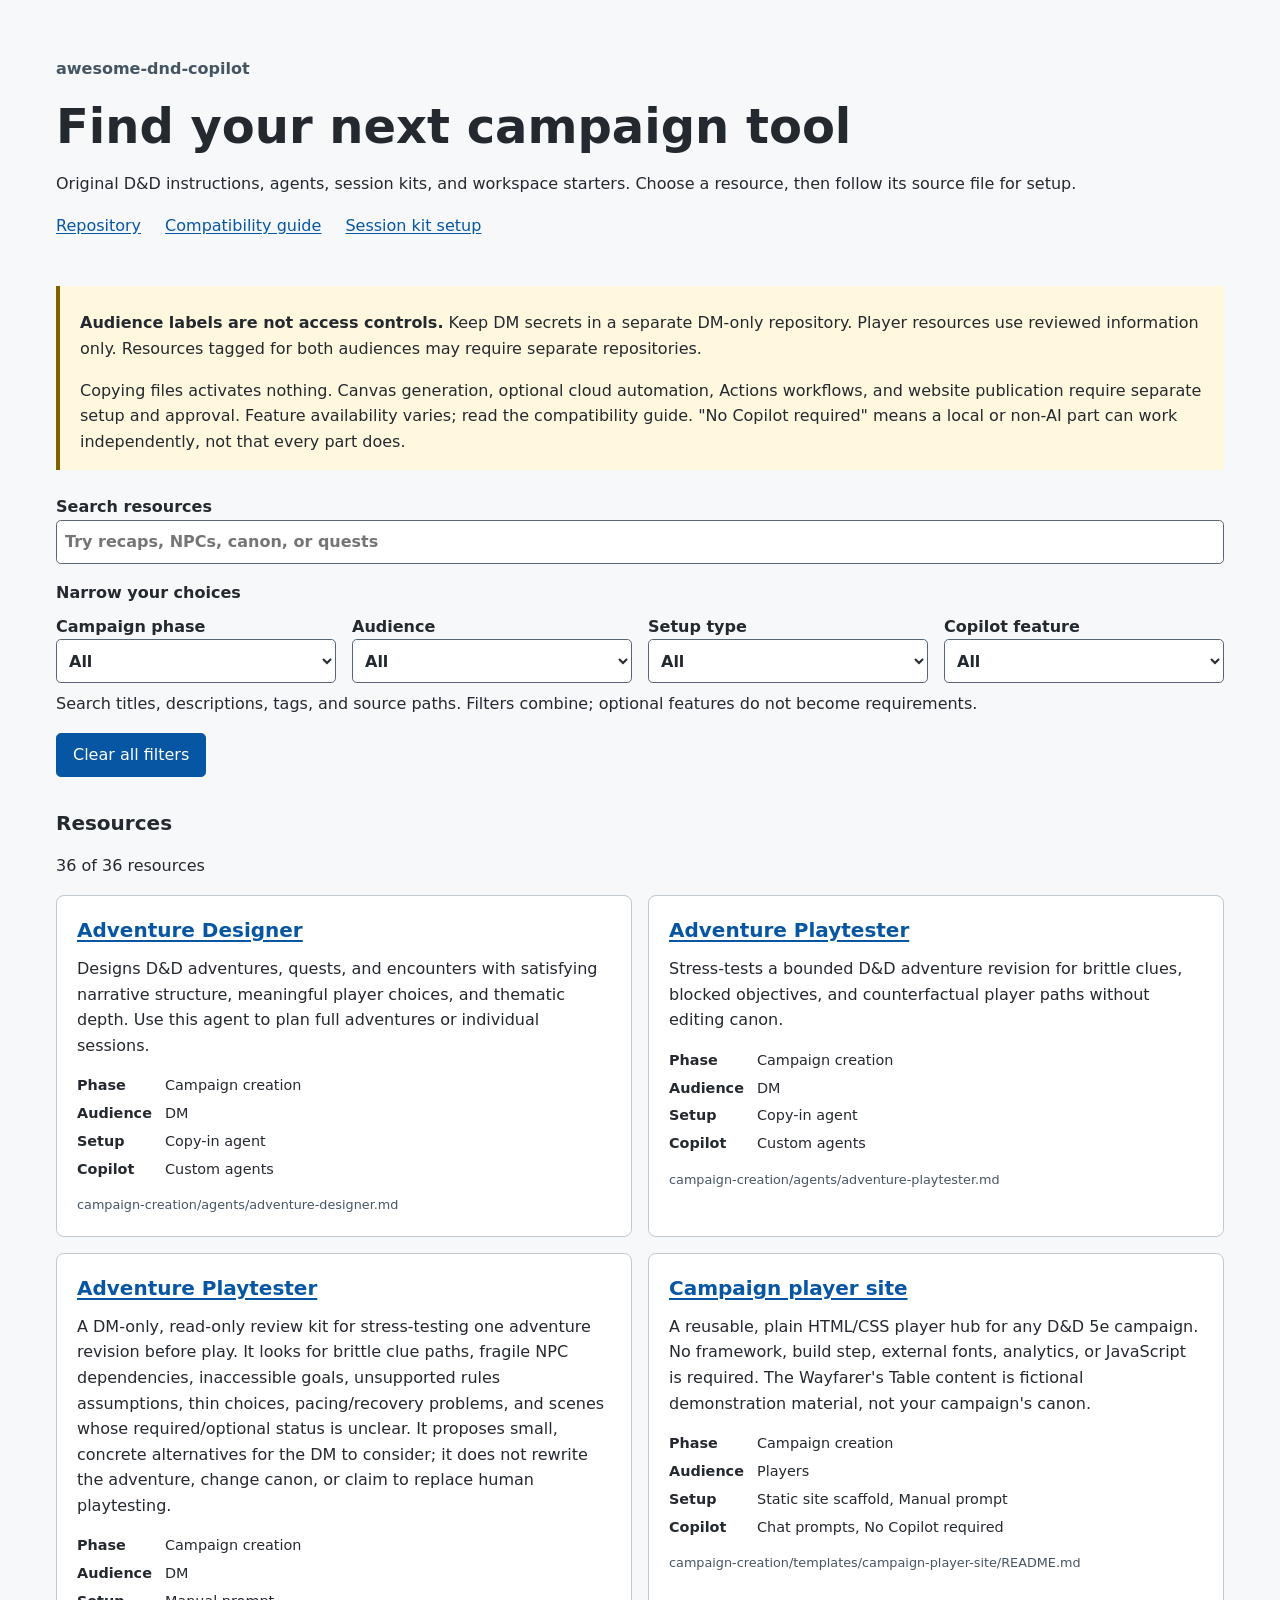
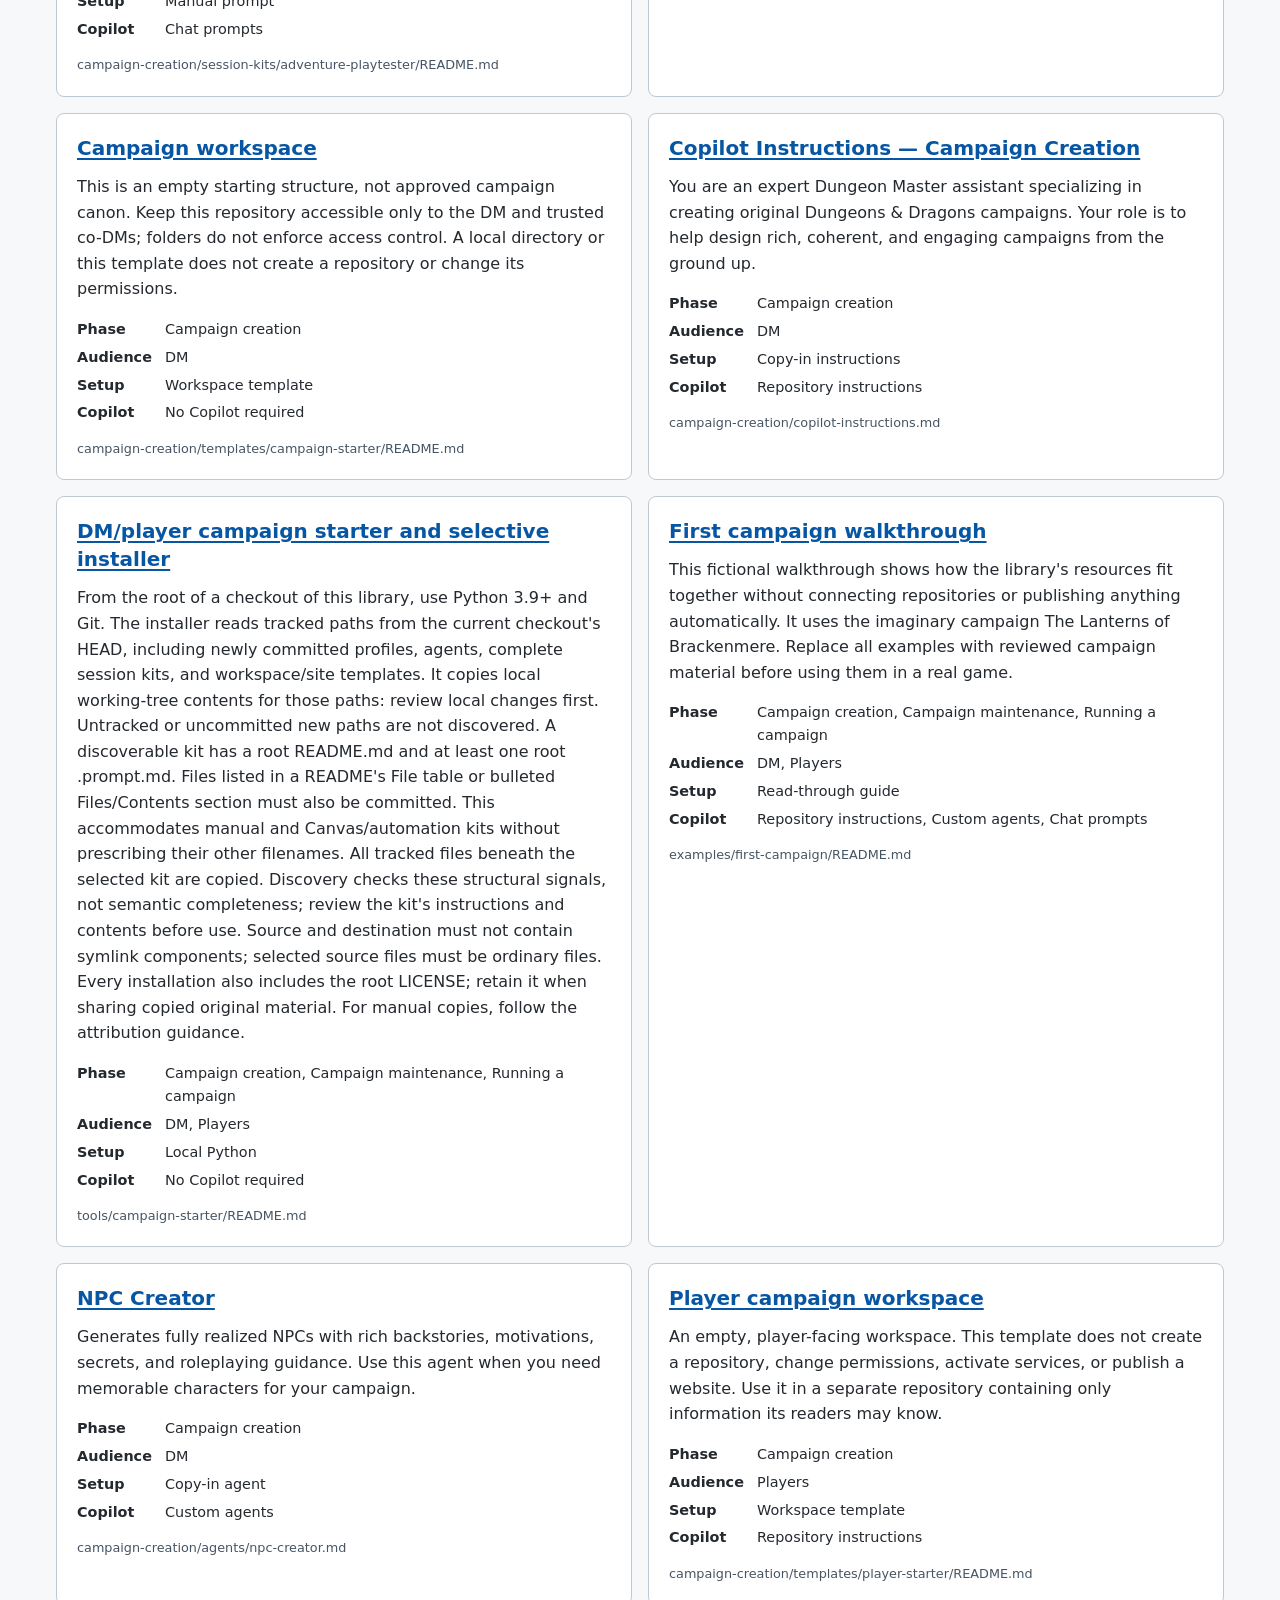
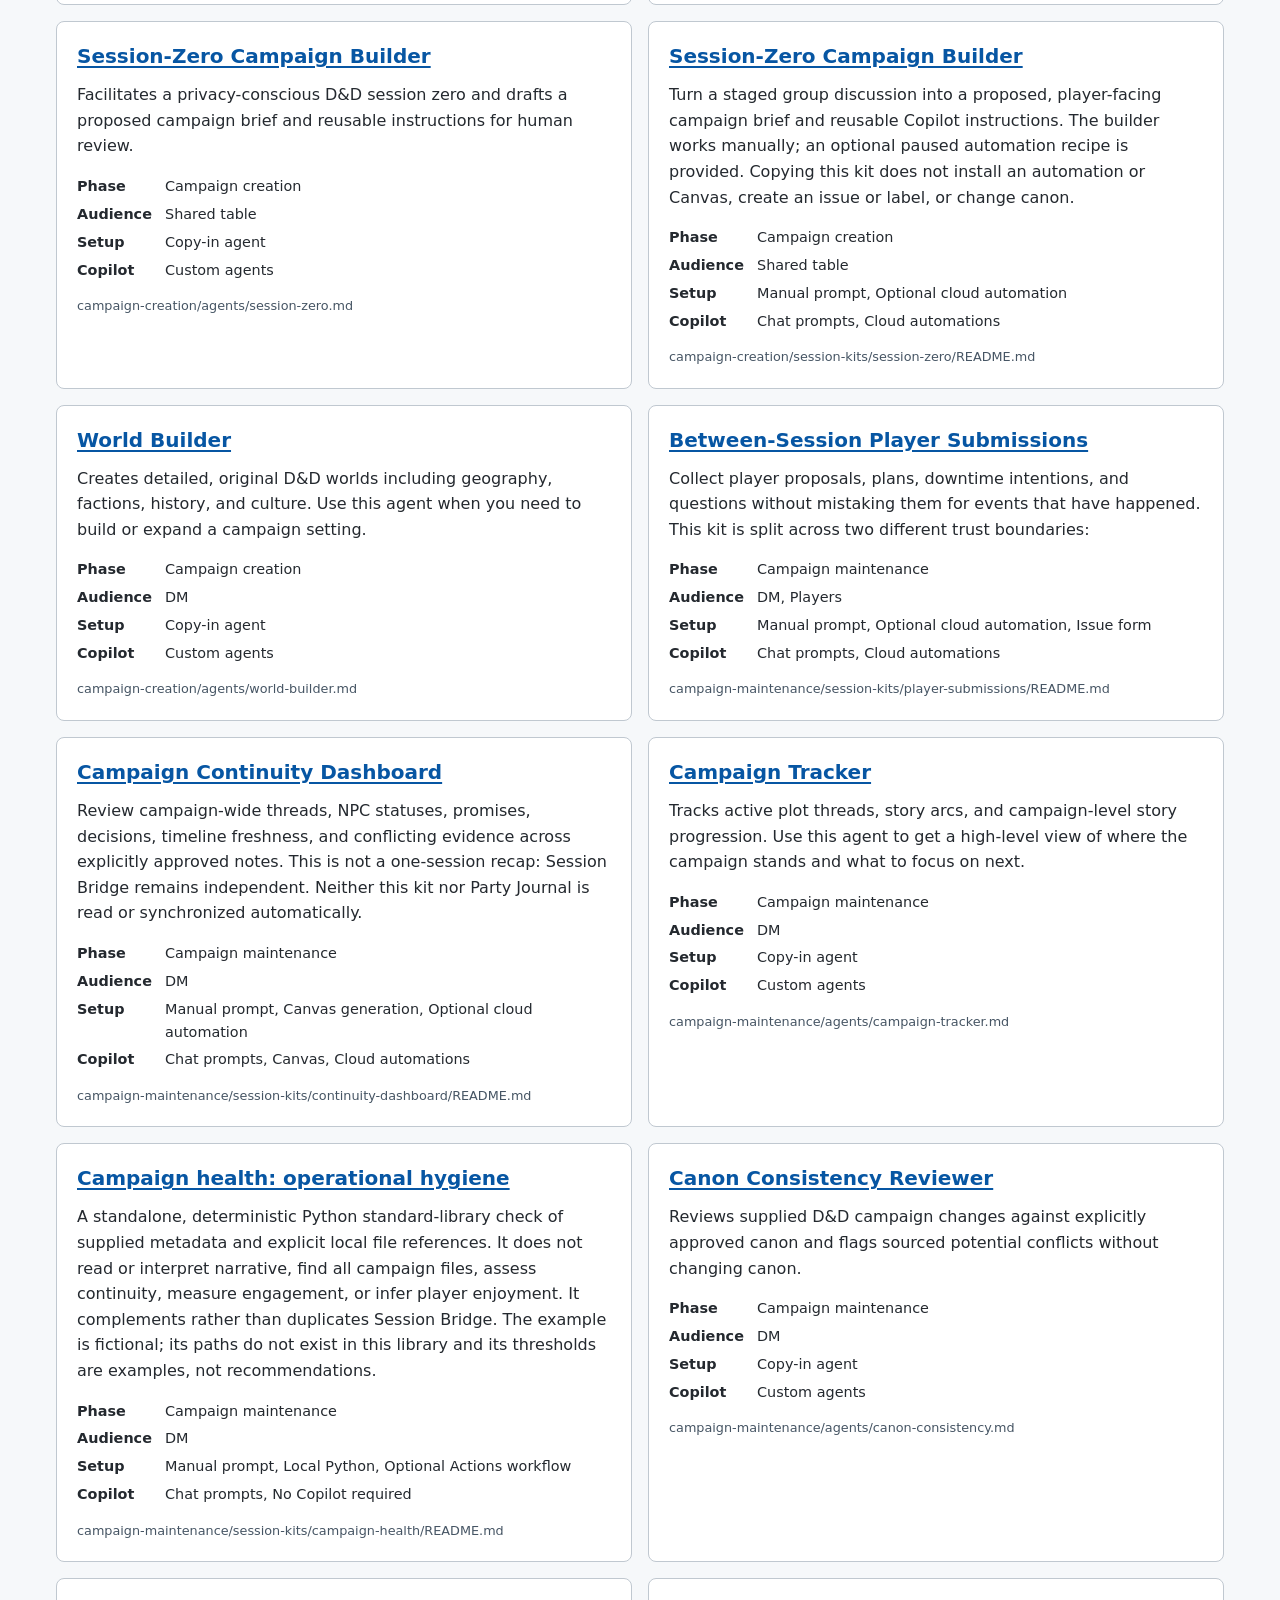
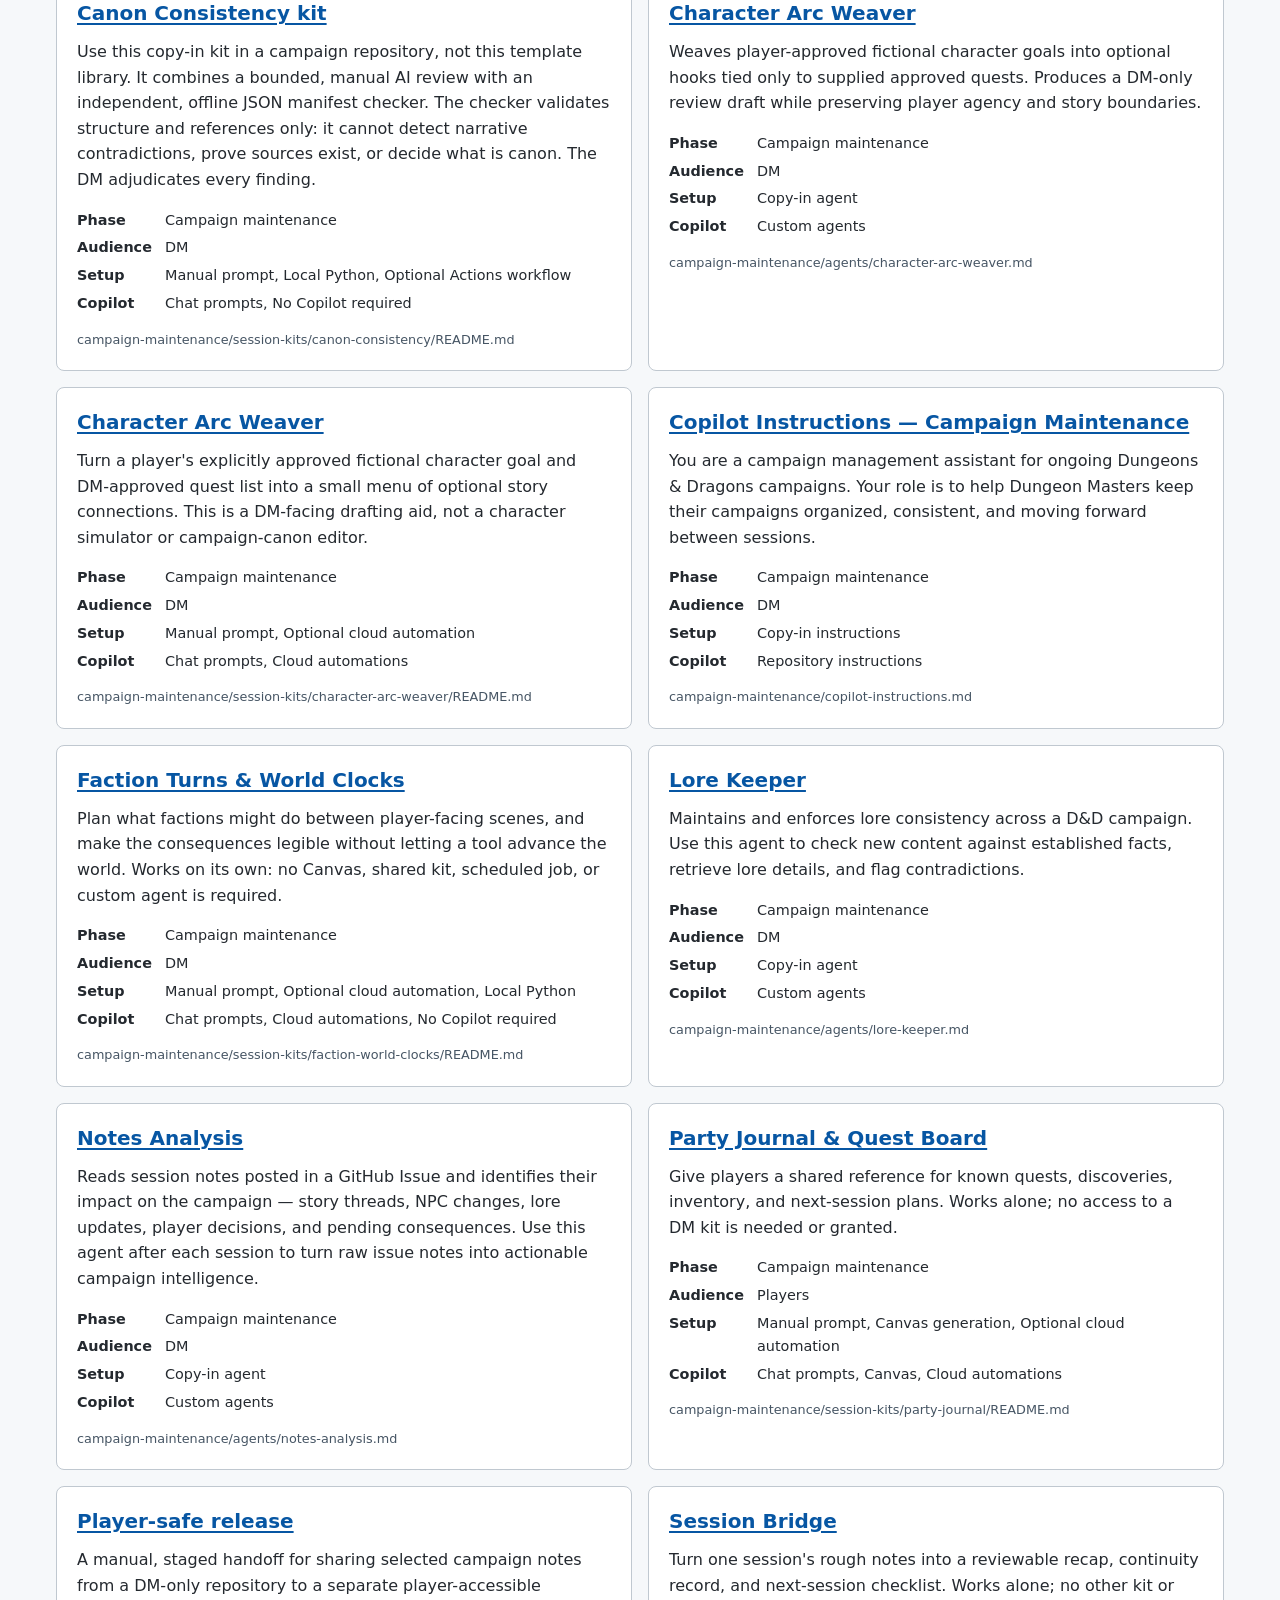
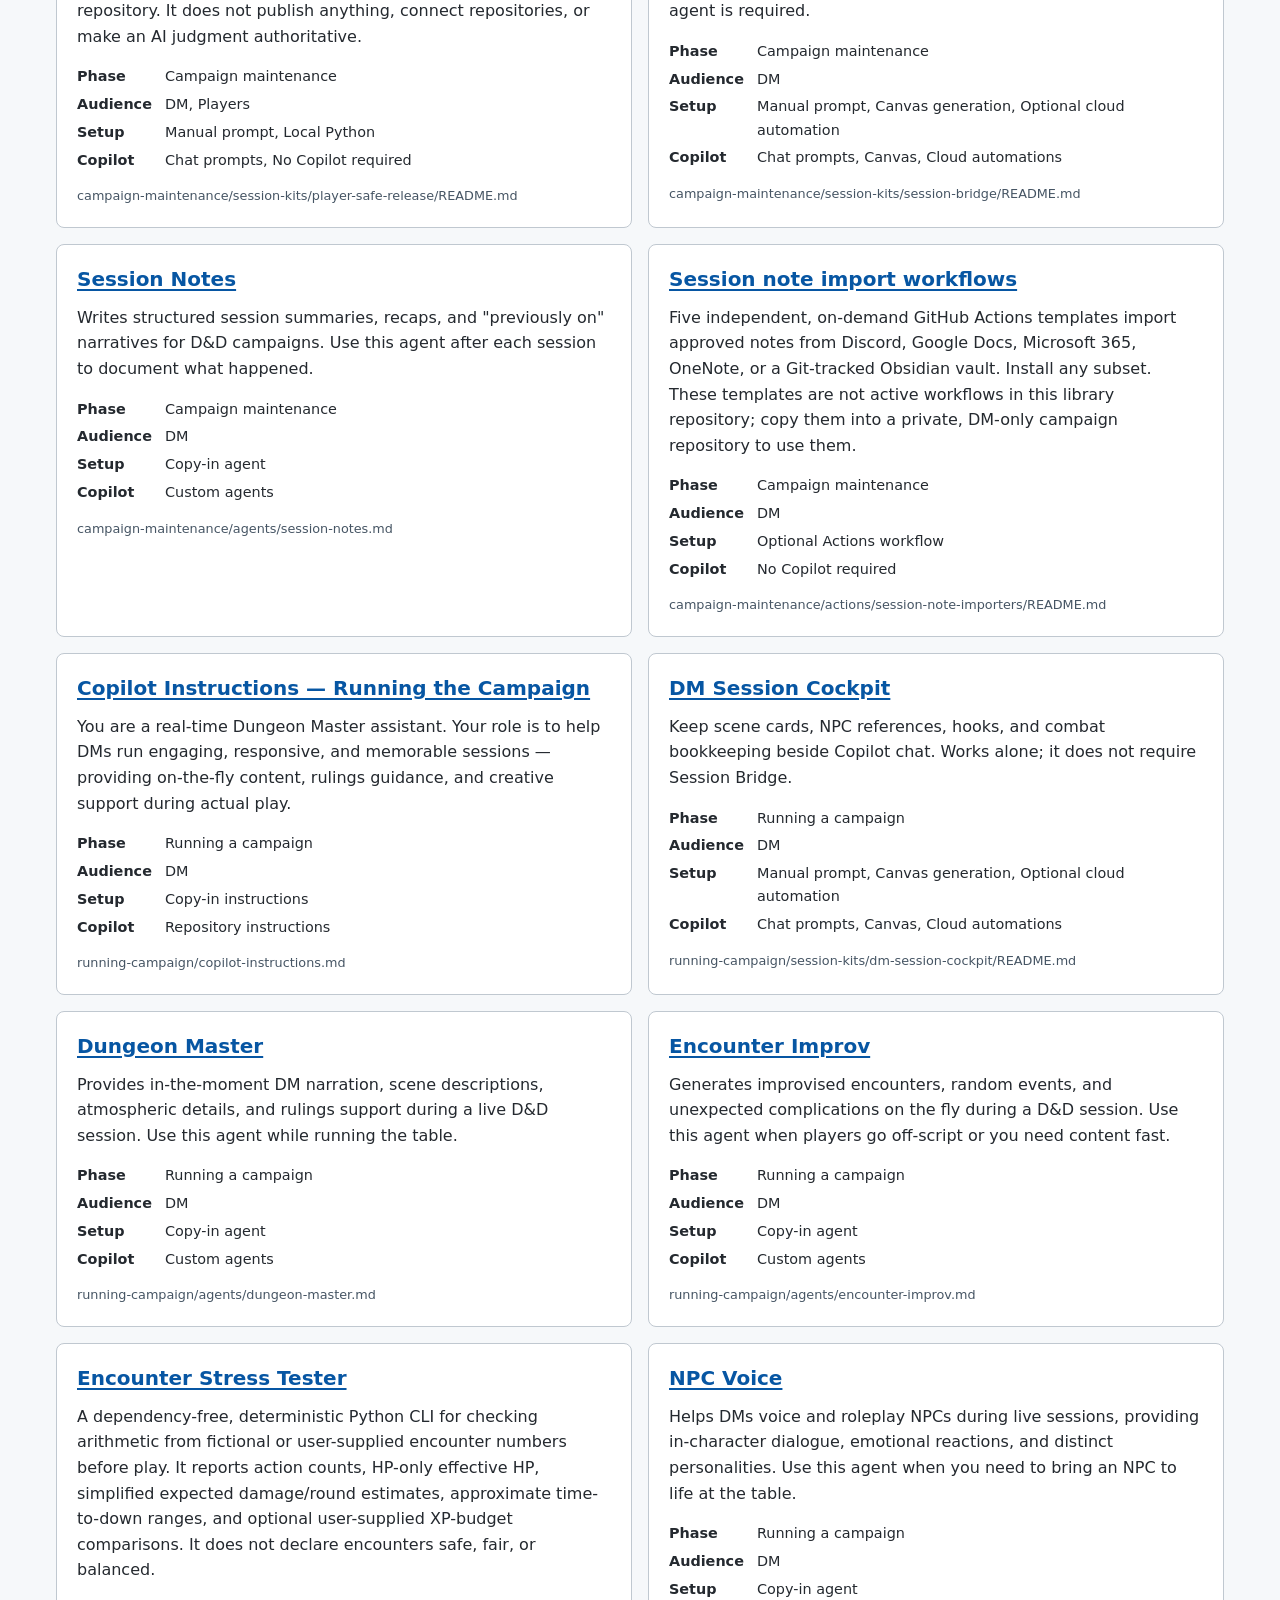
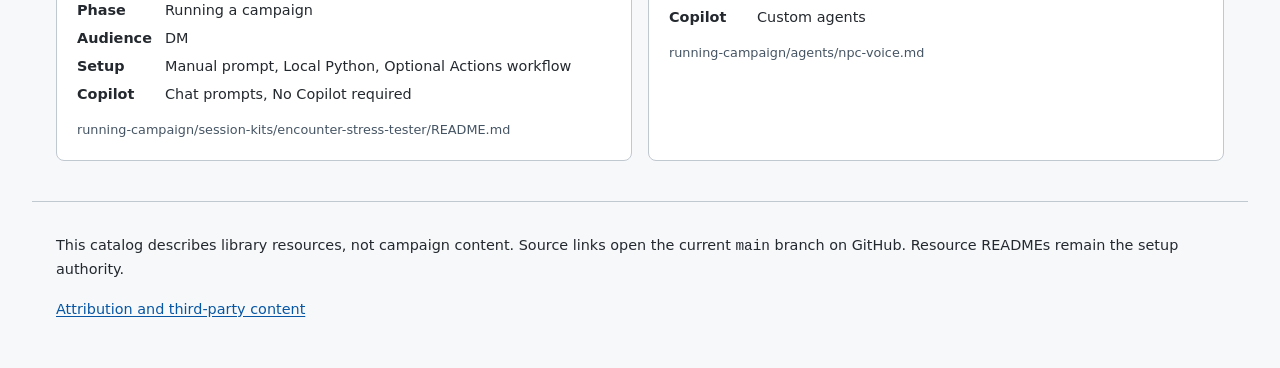
==== commit 6471d863: "Regenerate resource catalog for OneNote importer Co-authored-by: beardofedu <18329853+beardofedu@use" ====
--- a/catalog/index.html
+++ b/catalog/index.html
@@ -231,7 +231,7 @@
 </li>
 <li class="resource" data-phase="Campaign maintenance" data-audience="DM" data-setup="Optional Actions workflow" data-feature="No Copilot required">
   <article><h3><a href="https://github.com/beardofedu/awesome-dnd-copilot/blob/main/campaign-maintenance/actions/session-note-importers/README.md">Session note import workflows</a></h3>
-  <p>Four independent, on-demand GitHub Actions templates import approved notes from Discord, Google Docs, Microsoft 365, or a Git-tracked Obsidian vault. Install any subset. These templates are not active workflows in this library repository; copy them into a private, DM-only campaign repository to use them.</p>
+  <p>Five independent, on-demand GitHub Actions templates import approved notes from Discord, Google Docs, Microsoft 365, OneNote, or a Git-tracked Obsidian vault. Install any subset. These templates are not active workflows in this library repository; copy them into a private, DM-only campaign repository to use them.</p>
   <dl><div><dt>Phase</dt><dd>Campaign maintenance</dd></div><div><dt>Audience</dt><dd>DM</dd></div><div><dt>Setup</dt><dd>Optional Actions workflow</dd></div><div><dt>Copilot</dt><dd>No Copilot required</dd></div></dl>
   <p class="source">campaign-maintenance/actions/session-note-importers/README.md</p></article>
 </li>
